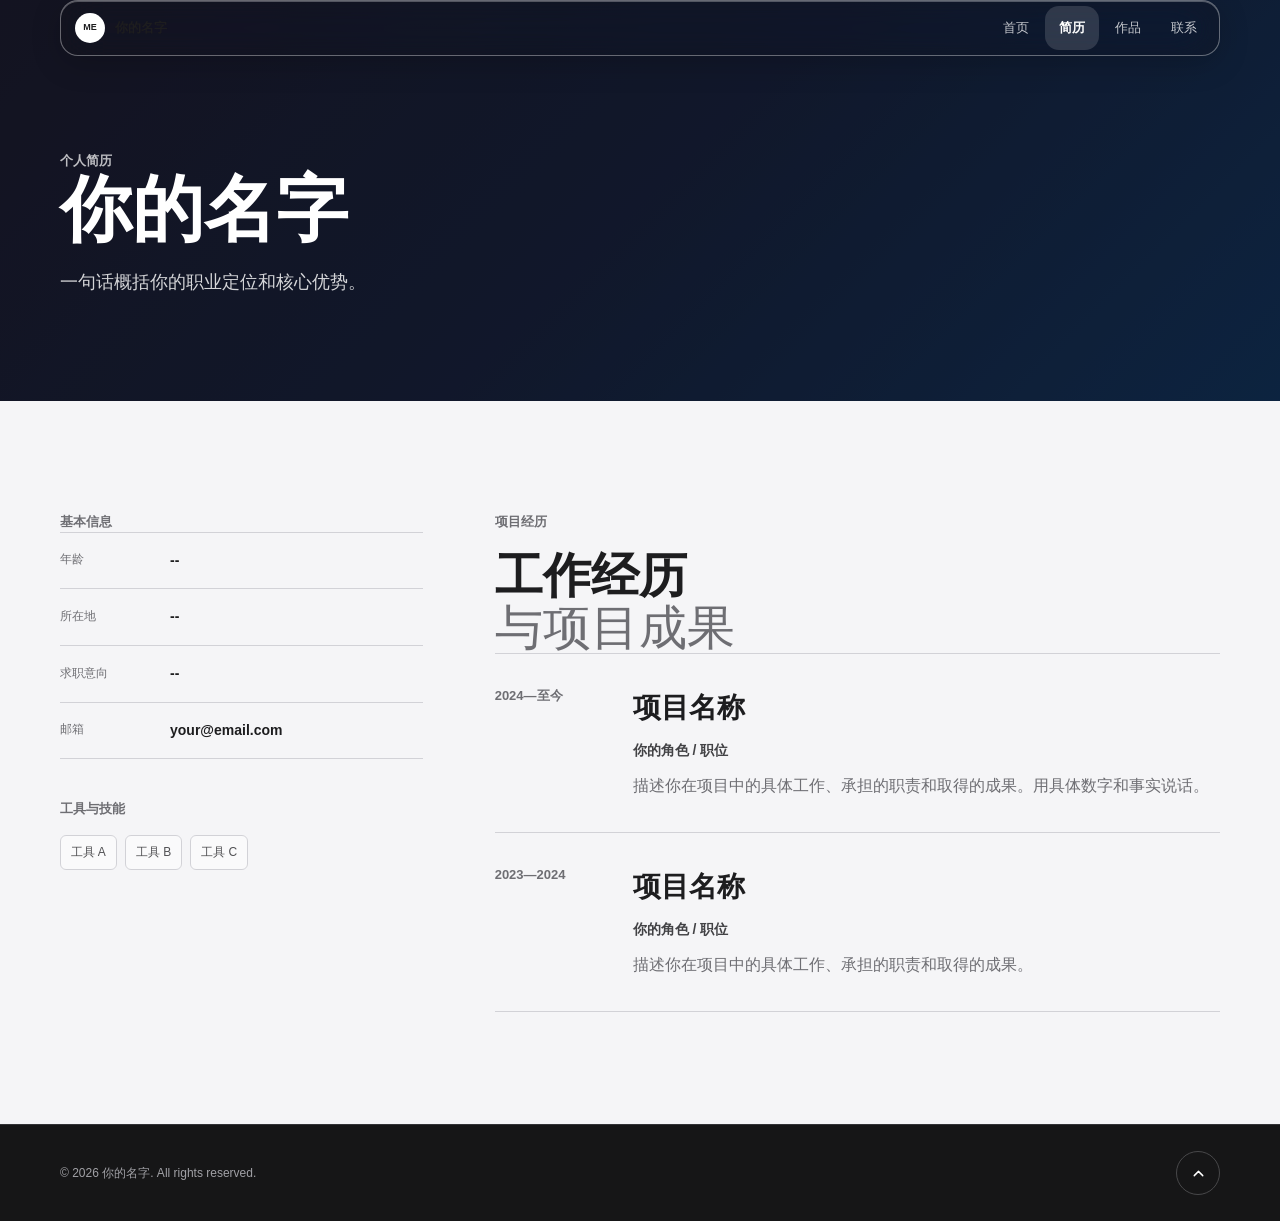
==== resume.html @ 64da6c0e "Add files via upload" ====
<!DOCTYPE html>
<html lang="zh-CN">
<head>
  <meta charset="UTF-8">
  <meta name="viewport" content="width=device-width, initial-scale=1, viewport-fit=cover">
  <meta name="theme-color" content="#f5f5f7">
  <meta name="description" content="个人简历">
  <title>个人简历</title>
  <link rel="stylesheet" href="styles.css">
</head>
<body class="glass-shell">

  <!-- Header -->
  <header class="site-header" id="top">
    <div class="container header-inner">
      <a class="brand" href="index.html" aria-label="返回首页">
        <span class="brand-mark">ME</span>
        <span class="brand-word">你的名字</span>
      </a>
      <nav class="desktop-nav" aria-label="主导航">
        <a href="index.html">首页</a>
        <a href="resume.html" class="active">简历</a>
        <a href="works.html">作品</a>
        <a href="index.html#contact">联系</a>
      </nav>
    </div>
  </header>

  <main>
    <!-- Page Intro -->
    <section class="hero" aria-labelledby="resume-title" style="min-height: 390px; height: auto;">
      <div class="container hero-grid" style="padding-top: 152px; padding-bottom: 78px;">
        <div class="hero-copy">
          <p class="eyebrow" style="color: rgba(255,255,255,.72);">个人简历</p>
          <h1 id="resume-title">你的名字</h1>
          <p class="hero-description">一句话概括你的职业定位和核心优势。</p>
        </div>
      </div>
    </section>

    <!-- Facts / Basic Info -->
    <section class="section-pad" style="background: var(--page);">
      <div class="container">
        <div style="display: grid; grid-template-columns: minmax(280px, 4fr) minmax(0, 8fr); gap: 72px; align-items: start;">
          <!-- Left: sticky summary -->
          <div style="position: sticky; top: 96px;">
            <p class="eyebrow">基本信息</p>
            <dl style="margin: 0; border-top: 1px solid var(--line);">
              <div style="display: grid; grid-template-columns: 92px 1fr; gap: 18px; padding: 17px 0; border-bottom: 1px solid var(--line);">
                <dt style="color: var(--text-secondary); font-size: 12px;">年龄</dt>
                <dd style="margin: 0; font-size: 14px; font-weight: 600;">--</dd>
              </div>
              <div style="display: grid; grid-template-columns: 92px 1fr; gap: 18px; padding: 17px 0; border-bottom: 1px solid var(--line);">
                <dt style="color: var(--text-secondary); font-size: 12px;">所在地</dt>
                <dd style="margin: 0; font-size: 14px; font-weight: 600;">--</dd>
              </div>
              <div style="display: grid; grid-template-columns: 92px 1fr; gap: 18px; padding: 17px 0; border-bottom: 1px solid var(--line);">
                <dt style="color: var(--text-secondary); font-size: 12px;">求职意向</dt>
                <dd style="margin: 0; font-size: 14px; font-weight: 600;">--</dd>
              </div>
              <div style="display: grid; grid-template-columns: 92px 1fr; gap: 18px; padding: 17px 0; border-bottom: 1px solid var(--line);">
                <dt style="color: var(--text-secondary); font-size: 12px;">邮箱</dt>
                <dd style="margin: 0; font-size: 14px; font-weight: 600;">your@email.com</dd>
              </div>
            </dl>

            <!-- Tools / Skills -->
            <div style="margin-top: 40px;">
              <p style="margin-bottom: 15px; color: var(--text-secondary); font-size: 13px; font-weight: 600;">工具与技能</p>
              <div style="display: flex; flex-wrap: wrap; gap: 8px;">
                <span style="padding: 7px 10px; border: 1px solid var(--line); border-radius: 6px; background: rgba(255,255,255,.5); color: #515154; font-size: 12px;">工具 A</span>
                <span style="padding: 7px 10px; border: 1px solid var(--line); border-radius: 6px; background: rgba(255,255,255,.5); color: #515154; font-size: 12px;">工具 B</span>
                <span style="padding: 7px 10px; border: 1px solid var(--line); border-radius: 6px; background: rgba(255,255,255,.5); color: #515154; font-size: 12px;">工具 C</span>
                <!-- 继续添加你的技能标签 -->
              </div>
            </div>
          </div>

          <!-- Right: experience timeline -->
          <div>
            <p class="eyebrow">项目经历</p>
            <h2 style="margin: 18px 0 0;">工作经历<br><em>与项目成果</em></h2>

            <!-- Experience Item 1 -->
            <div style="display: grid; grid-template-columns: 108px 1fr; gap: 30px; padding: 32px 0; border-top: 1px solid var(--line); border-bottom: 1px solid var(--line);">
              <div style="color: var(--text-secondary); font-size: 13px; font-weight: 600;">2024—至今</div>
              <div>
                <h3 style="margin-bottom: 10px; font-size: 28px;">项目名称</h3>
                <p style="margin-bottom: 12px; color: #424245; font-size: 14px; font-weight: 600;">你的角色 / 职位</p>
                <p style="max-width: 620px; margin: 0; color: var(--text-secondary); font-size: 16px; line-height: 1.68;">描述你在项目中的具体工作、承担的职责和取得的成果。用具体数字和事实说话。</p>
              </div>
            </div>

            <!-- Experience Item 2 -->
            <div style="display: grid; grid-template-columns: 108px 1fr; gap: 30px; padding: 32px 0; border-bottom: 1px solid var(--line);">
              <div style="color: var(--text-secondary); font-size: 13px; font-weight: 600;">2023—2024</div>
              <div>
                <h3 style="margin-bottom: 10px; font-size: 28px;">项目名称</h3>
                <p style="margin-bottom: 12px; color: #424245; font-size: 14px; font-weight: 600;">你的角色 / 职位</p>
                <p style="max-width: 620px; margin: 0; color: var(--text-secondary); font-size: 16px; line-height: 1.68;">描述你在项目中的具体工作、承担的职责和取得的成果。</p>
              </div>
            </div>

            <!-- 继续添加更多经历... -->
          </div>
        </div>
      </div>
    </section>
  </main>

  <!-- Footer -->
  <footer class="site-footer">
    <div class="container footer-inner">
      <p>&copy; 2026 你的名字. All rights reserved.</p>
      <a class="back-to-top" href="#top" aria-label="返回顶部">
        <svg width="17" height="17" viewBox="0 0 24 24" fill="none" stroke="currentColor" stroke-width="2" stroke-linecap="round" stroke-linejoin="round"><path d="m18 15-6-6-6 6"/></svg>
      </a>
    </div>
  </footer>

  <script>
    const header = document.querySelector('.site-header');
    const onScroll = () => { header.classList.toggle('is-scrolled', window.scrollY > 60); };
    window.addEventListener('scroll', onScroll, { passive: true });
    onScroll();
  </script>
</body>
</html>
---- styles.css ----
:root {
  --page: #f5f5f7;
  --surface: #ffffff;
  --surface-subtle: #fbfbfd;
  --text: #1d1d1f;
  --text-secondary: #6e6e73;
  --text-tertiary: #86868b;
  --line: #d2d2d7;
  --line-soft: #e8e8ed;
  --accent: #0071e3;
  --accent-hover: #0077ed;
  --dark: #161617;
  --dark-secondary: #a1a1a6;
  --container: 1160px;
  --gutter: 64px;
  --section-space: 112px;
  --radius: 8px;
  --ease: cubic-bezier(.25, .1, .25, 1);
  --speed: 220ms;
}
* { box-sizing: border-box; margin: 0; padding: 0; }
html { scroll-behavior: smooth; }
body {
  background: var(--page);
  color: var(--text);
  font-family: -apple-system, BlinkMacSystemFont, "SF Pro Text", "PingFang SC", "Helvetica Neue", "Noto Sans SC", "Microsoft YaHei", sans-serif;
  font-size: 16px;
  line-height: 1.55;
  -webkit-font-smoothing: antialiased;
}
img { display: block; max-width: 100%; }
a { color: inherit; text-decoration: none; }
button { font: inherit; cursor: pointer; }
.container {
  width: min(calc(100% - var(--gutter)), var(--container));
  margin-inline: auto;
}
.section-pad { padding-block: var(--section-space); }

/* ===== Header ===== */
.site-header {
  position: sticky; top: 0; z-index: 40;
  height: 76px;
  pointer-events: none;
}
.header-inner {
  min-height: 56px;
  display: flex; align-items: center; justify-content: space-between;
  gap: 24px; padding: 0 8px 0 14px;
  border: 1px solid rgba(255,255,255,.72);
  border-radius: 18px;
  background: rgba(255,255,255,.72);
  box-shadow: 0 8px 28px rgba(0,0,0,.08), inset 0 1px 0 rgba(255,255,255,.9);
  backdrop-filter: blur(24px) saturate(160%);
  -webkit-backdrop-filter: blur(24px) saturate(160%);
  pointer-events: auto;
  transition: background var(--speed) var(--ease), border-color var(--speed) var(--ease);
}
.site-header.is-scrolled .header-inner {
  border-color: rgba(210,210,215,.72);
  background: rgba(255,255,255,.88);
  box-shadow: 0 8px 28px rgba(0,0,0,.1), inset 0 1px 0 rgba(255,255,255,.96);
}
.glass-shell .site-header:not(.is-scrolled) .header-inner {
  border-color: rgba(255,255,255,.36);
  background: rgba(22,22,23,.36);
  box-shadow: 0 8px 30px rgba(0,0,0,.18), inset 0 1px 0 rgba(255,255,255,.28);
}
.brand {
  min-height: 44px; display: inline-flex; align-items: center; gap: 10px;
  font-size: 13px; font-weight: 600;
}
.brand-mark {
  width: 30px; height: 30px; display: grid; place-items: center;
  border-radius: 50%; background: var(--text); color: #fff;
  font-size: 9px; font-weight: 700;
}
.glass-shell .site-header:not(.is-scrolled) .brand-mark {
  background: #fff; color: var(--text);
}
.desktop-nav {
  display: flex; align-items: center; gap: 2px;
  color: var(--text-secondary); font-size: 13px;
}
.desktop-nav a {
  min-height: 44px; display: inline-flex; align-items: center;
  padding: 0 14px; border-radius: 14px;
  transition: color var(--speed) var(--ease), background var(--speed) var(--ease);
}
.desktop-nav a:hover { background: rgba(29,29,31,.06); color: var(--text); }
.desktop-nav a.active { background: rgba(29,29,31,.08); color: var(--text); font-weight: 600; }
.glass-shell .site-header:not(.is-scrolled) .desktop-nav { color: rgba(255,255,255,.76); }
.glass-shell .site-header:not(.is-scrolled) .desktop-nav a:hover,
.glass-shell .site-header:not(.is-scrolled) .desktop-nav a.active {
  background: rgba(255,255,255,.14); color: #fff;
}

/* ===== Hero ===== */
.hero {
  position: relative; isolation: isolate;
  height: min(640px, calc(100svh - 112px)); min-height: 560px;
  margin-top: -76px; overflow: hidden;
  background: linear-gradient(135deg, #1a1a2e 0%, #16213e 50%, #0f3460 100%);
  color: #fff;
}
.hero::before {
  position: absolute; z-index: -1; inset: 0;
  content: "";
  background: rgba(8,9,11,.38);
}
.hero-grid {
  height: 100%;
  display: grid;
  grid-template-columns: minmax(0, 7fr) minmax(250px, 3fr);
  align-items: flex-end;
  gap: 56px;
  padding-top: 116px; padding-bottom: 68px;
}
.hero-identity {
  display: flex; flex-wrap: wrap; align-items: baseline;
  gap: 8px 14px; margin: 0 0 18px;
}
.hero-identity strong { font-size: 15px; font-weight: 600; }
.hero-identity span { color: rgba(255,255,255,.6); font-size: 12px; }
.hero h1 { color: #fff; font-size: 72px; font-weight: 600; line-height: 1.08; margin-bottom: 18px; }
.hero-description {
  max-width: 700px; margin: 0 0 26px;
  color: rgba(255,255,255,.82); font-size: 18px; line-height: 1.68;
}
.hero-actions { display: flex; flex-wrap: wrap; align-items: center; gap: 10px 22px; }
.hero-note { margin: 20px 0 0; color: rgba(255,255,255,.58); font-size: 12px; }

/* Hero Signal Card */
.hero-signal {
  max-width: 300px; justify-self: end; margin-bottom: 2px;
  padding: 24px; border: 1px solid rgba(255,255,255,.46);
  border-radius: 14px; background: rgba(22,22,23,.46);
  box-shadow: inset 0 1px 0 rgba(255,255,255,.42), 0 18px 38px rgba(0,0,0,.2);
  backdrop-filter: blur(24px) saturate(150%);
  -webkit-backdrop-filter: blur(24px) saturate(150%);
}
.hero-signal-eyebrow { margin-bottom: 18px; color: rgba(255,255,255,.68); font-size: 12px; }
.hero-signal-value { display: block; color: #fff; font-size: 48px; font-weight: 600; line-height: 1; }
.hero-signal-label { margin: 8px 0 16px; color: rgba(255,255,255,.88); font-size: 15px; font-weight: 600; }
.hero-signal-note { margin: 0 0 20px; color: rgba(255,255,255,.66); font-size: 13px; line-height: 1.6; }
.hero-signal-link {
  min-height: 36px; display: inline-flex; align-items: center; gap: 7px;
  color: #fff; font-size: 13px; font-weight: 600;
}
.hero-bottomline {
  position: absolute; right: 0; bottom: 20px; left: 0;
  display: flex; align-items: center; justify-content: space-between;
  color: rgba(255,255,255,.56); font-size: 11px;
}
.scroll-label { display: inline-flex; align-items: center; gap: 8px; }

/* ===== Buttons ===== */
.button {
  min-height: 48px; display: inline-flex; align-items: center; justify-content: center;
  gap: 8px; padding: 0 19px; border: 1px solid transparent;
  border-radius: 12px; font-size: 14px; font-weight: 600; cursor: pointer;
  transition: background var(--speed) var(--ease);
}
.button-blue { background: var(--accent); color: #fff; }
.button-blue:hover { background: var(--accent-hover); }
.text-link {
  min-height: 44px; display: inline-flex; align-items: center; gap: 7px;
  color: var(--text); font-size: 15px; font-weight: 600;
}
.hero .text-link { color: #fff; }

/* ===== Proof Strip ===== */
.proof-strip {
  position: relative; isolation: isolate; overflow: hidden;
  border-bottom: 1px solid var(--line);
  background: rgba(22,22,23,.88); color: #fff;
}
.proof-grid { display: grid; grid-template-columns: repeat(3, minmax(0, 1fr)); }
.stat { min-height: 126px; padding: 30px 0; }
.stat + .stat { padding-left: 32px; border-left: 1px solid #3a3a3c; }
.stat-value { display: block; color: #fff; font-size: 32px; font-weight: 600; line-height: 1; }
.stat-label { display: block; margin-top: 12px; color: var(--dark-secondary); font-size: 13px; }

/* ===== Statement ===== */
.statement { background: var(--page); }
.statement-grid {
  display: grid;
  grid-template-columns: minmax(260px, 5fr) minmax(0, 7fr);
  gap: 72px;
}
.eyebrow { color: var(--text-secondary); font-size: 13px; font-weight: 600; line-height: 1.45; }
h2 { font-size: 48px; font-weight: 600; line-height: 1.08; margin-bottom: 22px; }
h2 em { color: var(--text-secondary); font-style: normal; font-weight: 500; }
.statement-body {
  margin-bottom: 36px; color: #424245; font-size: 18px; line-height: 1.78;
}
.statement-quote {
  margin: 0; padding-left: 20px;
  border-left: 2px solid var(--text);
  color: var(--text); font-size: 21px; font-weight: 600; line-height: 1.5;
}
.statement-email {
  display: flex; flex-wrap: wrap; gap: 8px 14px;
  margin: 24px 0 0; color: var(--text-secondary); font-size: 14px;
}
.statement-email a { color: var(--text); font-weight: 600; }
.statement-email a:hover { text-decoration: underline; text-underline-offset: 4px; }

/* ===== Works ===== */
.editing-showcase { border-top: 1px solid var(--line-soft); background: var(--surface); }
.section-heading {
  display: grid;
  grid-template-columns: minmax(0, 8fr) minmax(280px, 4fr);
  align-items: end; gap: 56px; margin-bottom: 48px;
}
.section-aside {
  max-width: 390px; margin: 0 0 6px;
  color: var(--text-secondary); font-size: 16px; line-height: 1.7;
}
.editing-grid { display: grid; grid-template-columns: repeat(3, minmax(0, 1fr)); gap: 20px; }
.editing-card {
  min-width: 0; overflow: hidden;
  border: 1px solid var(--line); border-radius: var(--radius);
  background: rgba(255,255,255,.72);
  box-shadow: inset 0 1px 0 rgba(255,255,255,.94);
  transition: border-color var(--speed) var(--ease), box-shadow var(--speed) var(--ease);
}
.editing-card:hover {
  border-color: #a8a8ad;
  box-shadow: 0 14px 34px rgba(0,0,0,.08);
}
.editing-card-visual {
  overflow: hidden; aspect-ratio: 16/10; background: var(--dark);
}
.editing-card-visual img { width: 100%; height: 100%; object-fit: cover; }
.editing-card-info {
  min-height: 198px; display: grid; grid-template-rows: auto auto 1fr;
  gap: 10px; padding: 22px; border-top: 1px solid var(--line-soft);
}
.editing-card-meta {
  display: flex; justify-content: space-between; gap: 12px;
  color: var(--text-secondary); font-size: 12px;
}
.editing-card h3 { font-size: 23px; font-weight: 600; }
.editing-card p { color: var(--text-secondary); font-size: 14px; line-height: 1.6; }

/* ===== Strengths ===== */
.strengths { background: var(--page); }
.strengths-grid {
  display: grid; grid-template-columns: repeat(3, minmax(0, 1fr));
  border-top: 1px solid var(--line); border-bottom: 1px solid var(--line);
}
.strength { min-height: 250px; padding: 28px 28px 30px 0; }
.strength + .strength { padding-left: 28px; border-left: 1px solid var(--line); }
.strength-number {
  display: block; margin-bottom: 58px;
  color: var(--text-secondary); font-size: 13px; font-weight: 600;
}
.strength h3 { margin-bottom: 14px; font-size: 28px; font-weight: 600; }
.strength p { max-width: 300px; color: var(--text-secondary); font-size: 15px; line-height: 1.65; }

/* ===== Contact ===== */
.contact { padding-bottom: 128px; background: var(--dark); color: #fff; }
.contact-grid {
  display: grid;
  grid-template-columns: minmax(0, 7fr) minmax(320px, 5fr);
  align-items: end; gap: 72px;
}
.contact h2 { color: #fff; margin-bottom: 0; }
.contact h2 em { color: var(--dark-secondary); }
.contact .eyebrow { color: #fff; opacity: .64; }
.contact-details { max-width: 440px; }
.contact-details > p { color: var(--dark-secondary); font-size: 17px; line-height: 1.68; }
.contact-methods { display: grid; margin-top: 28px; }
.contact-method {
  min-height: 64px; display: grid;
  grid-template-columns: 52px minmax(0, 1fr) 44px;
  align-items: center; gap: 12px;
  border-top: 1px solid #3a3a3c;
}
.contact-method:last-child { border-bottom: 1px solid #3a3a3c; }
.contact-method-label { color: var(--dark-secondary); font-size: 12px; }
.contact-method-value { min-width: 0; color: #fff; font-size: 17px; font-weight: 600; overflow-wrap: anywhere; }
.copy-btn {
  width: 44px; height: 44px; display: grid; place-items: center;
  border: 1px solid #48484a; border-radius: 50%;
  background: #242426; color: #fff; cursor: pointer;
  transition: border-color var(--speed) var(--ease), background var(--speed) var(--ease);
}
.copy-btn:hover { border-color: #fff; background: #fff; color: var(--text); }

/* ===== Footer ===== */
.site-footer { border-top: 1px solid #333336; background: var(--dark); color: var(--dark-secondary); }
.footer-inner {
  min-height: 96px; display: flex; align-items: center;
  justify-content: space-between; gap: 20px; font-size: 12px;
}
.back-to-top {
  width: 44px; height: 44px; display: grid; place-items: center;
  border: 1px solid #48484a; border-radius: 50%; color: #fff;
  transition: background var(--speed) var(--ease), border-color var(--speed) var(--ease);
}
.back-to-top:hover { border-color: #fff; background: #fff; color: var(--text); }

/* ===== SVG Icons ===== */
.icon { width: 16px; height: 16px; flex-shrink: 0; }
.icon-sm { width: 15px; height: 15px; }
.icon-md { width: 18px; height: 18px; }

/* ===== Toast ===== */
.toast {
  position: fixed; z-index: 70; right: 22px; bottom: 22px;
  max-width: 300px; padding: 12px 16px; border-radius: 8px;
  background: var(--dark); color: #fff; font-size: 13px;
  opacity: 0; transform: translateY(8px); pointer-events: none;
  transition: opacity var(--speed) var(--ease), transform var(--speed) var(--ease);
}
.toast.is-visible { opacity: 1; transform: translateY(0); }

/* ===== Responsive ===== */
@media (max-width: 920px) {
  .statement-grid, .contact-grid { grid-template-columns: 1fr; gap: 38px; }
  .section-heading { grid-template-columns: 1fr; gap: 20px; }
  .section-aside { max-width: 640px; }
}
@media (max-width: 760px) {
  :root { --gutter: 32px; --section-space: 76px; }
  .site-header { height: 68px; }
  .desktop-nav { display: none; }
  .hero { height: min(620px, calc(100svh - 82px)); min-height: 560px; margin-top: -68px; }
  .hero-grid { grid-template-columns: 1fr; gap: 26px; padding-top: 102px; padding-bottom: 62px; }
  .hero h1 { font-size: 46px; }
  .hero-signal { max-width: none; justify-self: stretch; }
  .hero-bottomline { display: none; }
  h2 { font-size: 34px; }
  .proof-grid { grid-template-columns: 1fr; }
  .stat, .stat + .stat { min-height: 80px; padding: 20px 0; border-left: 0; }
  .stat + .stat { border-top: 1px solid #3a3a3c; padding-left: 0; }
  .editing-grid, .strengths-grid { grid-template-columns: 1fr; }
  .strength { min-height: 0; padding: 28px 0; }
  .strength + .strength { padding-left: 28px; border-left: 0; border-top: 1px solid var(--line); }
  .contact { padding-bottom: 88px; }
  .footer-inner { flex-wrap: wrap; }
}
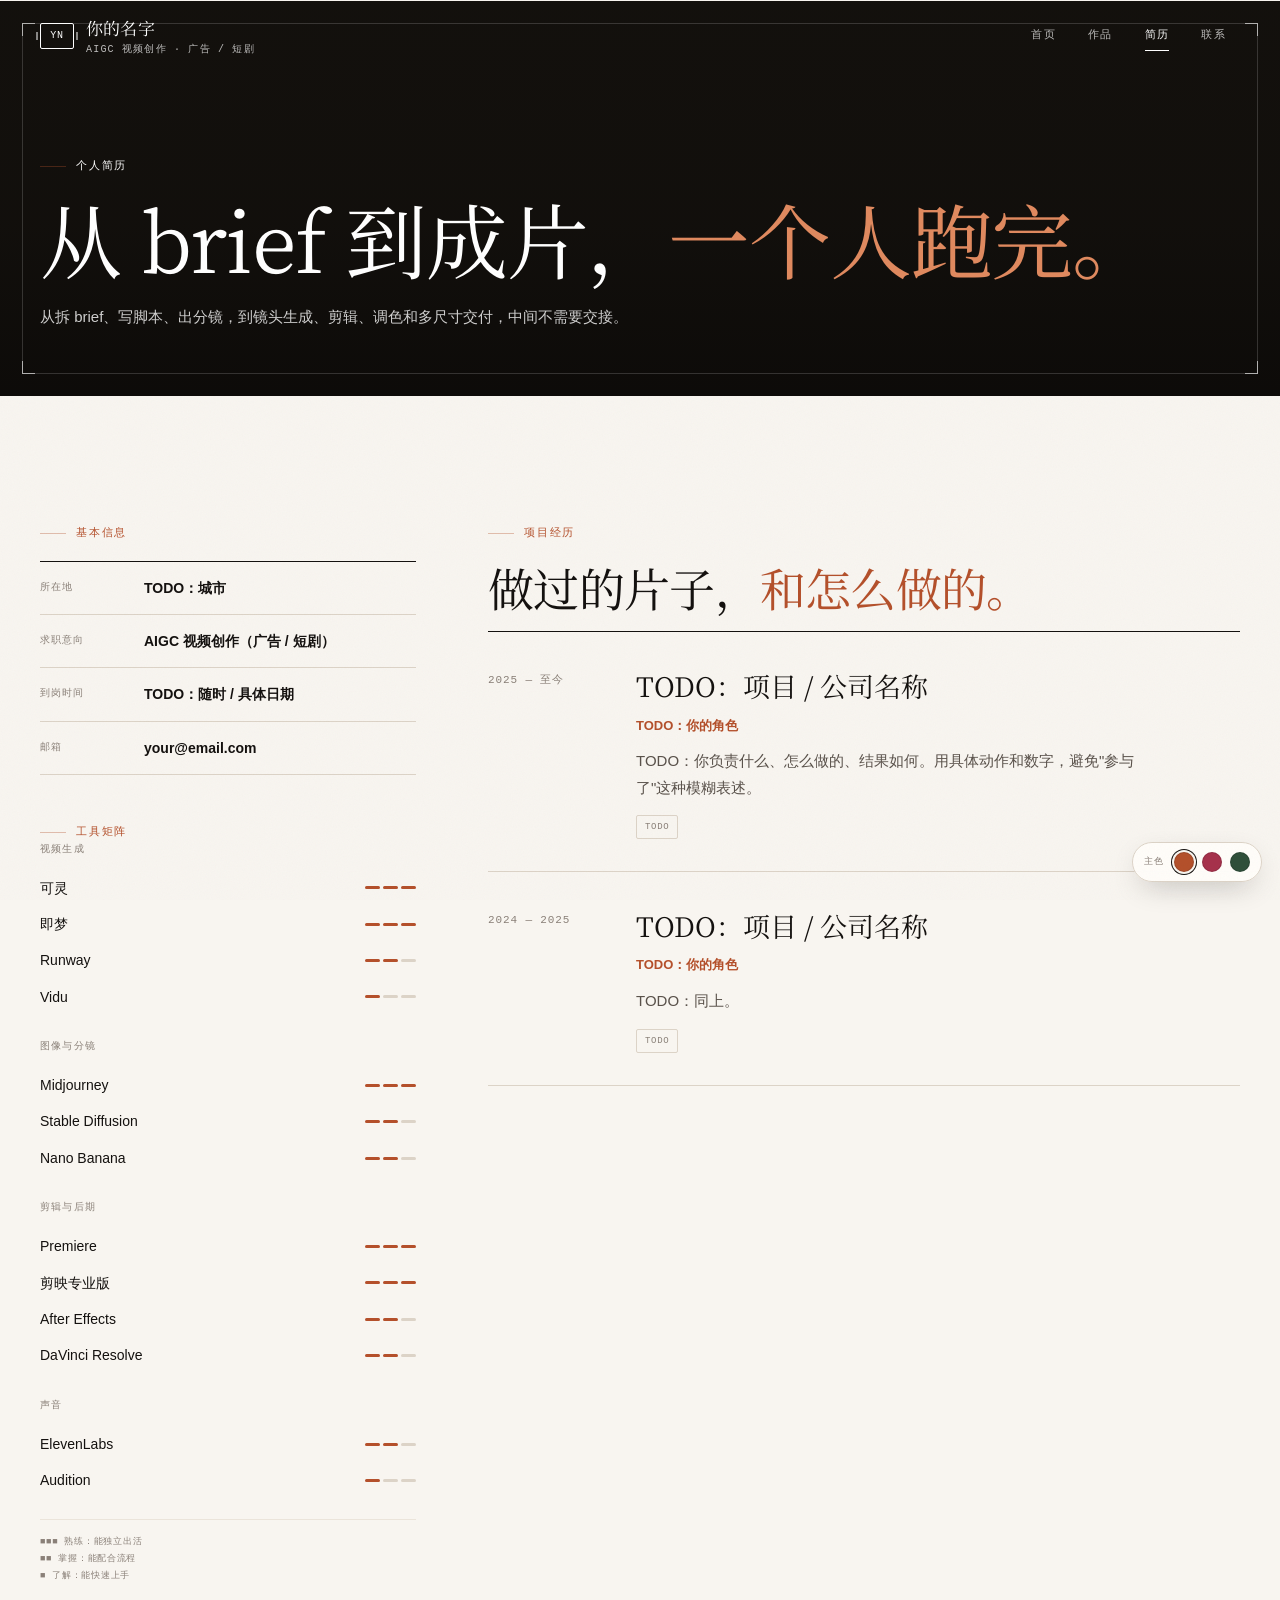
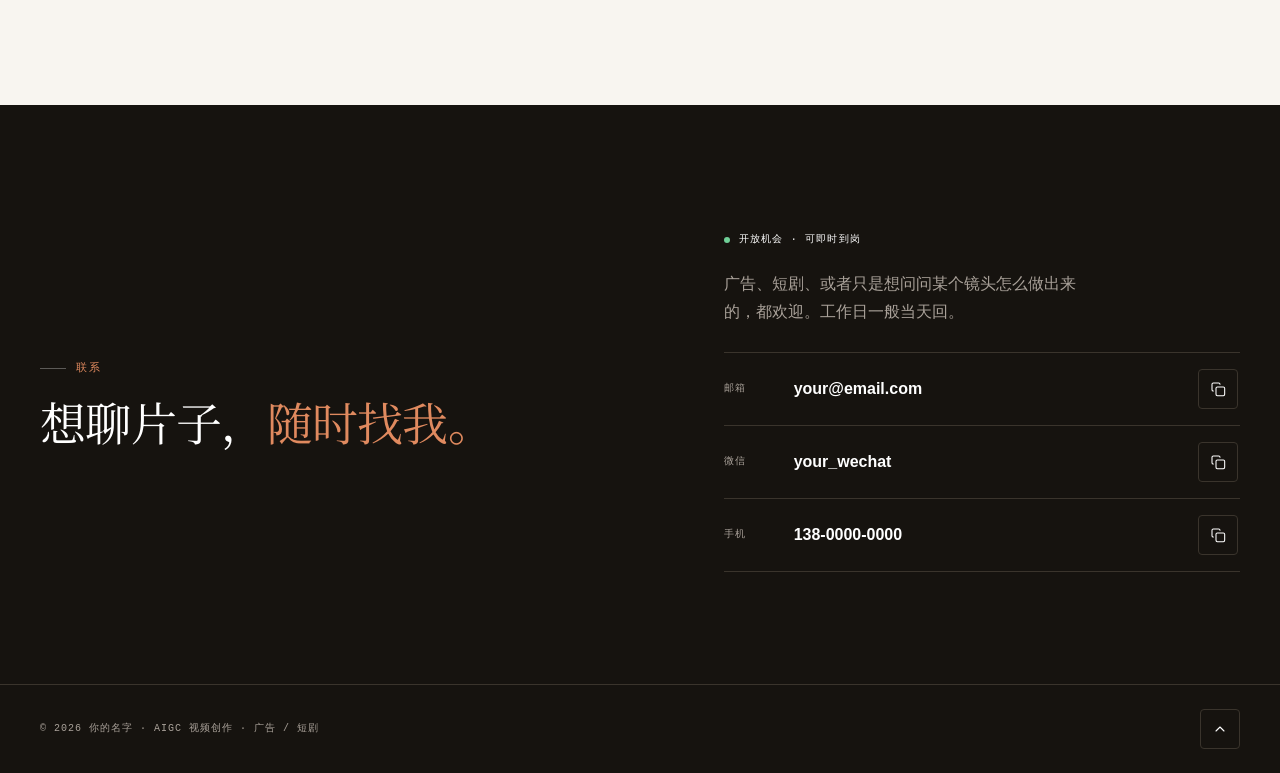
==== commit d25602cc: "重构：电影编辑部风格 + 数据驱动架构 - content.js 单一数据源 + app.js + 3 个轻 HTML - 修移动端导航/键盘可达/弹窗无障碍/深链接 - 自托管子集化中文衬线标题字体" ====
--- a/resume.html
+++ b/resume.html
@@ -1,128 +1,44 @@
 <!DOCTYPE html>
-<html lang="zh-CN">
+<html lang="zh-CN" data-accent="clay">
 <head>
   <meta charset="UTF-8">
   <meta name="viewport" content="width=device-width, initial-scale=1, viewport-fit=cover">
-  <meta name="theme-color" content="#f5f5f7">
-  <meta name="description" content="个人简历">
-  <title>个人简历</title>
+  <meta name="theme-color" content="#16130F">
+  <title>简历 · 你的名字</title>
+  <meta name="description" content="AIGC 视频创作简历：工具矩阵、项目经历与可交付范围。求职方向为广告片与短剧创作。">
+  <link rel="icon" href="data:image/svg+xml,%3Csvg xmlns='http://www.w3.org/2000/svg' viewBox='0 0 32 32'%3E%3Crect width='32' height='32' rx='6' fill='%2314110F'/%3E%3Crect x='7' y='10' width='18' height='12' rx='1.5' fill='none' stroke='%23B4502B' stroke-width='2'/%3E%3Crect x='4' y='13' width='2' height='6' fill='%23B4502B'/%3E%3Crect x='26' y='13' width='2' height='6' fill='%23B4502B'/%3E%3C/svg%3E">
   <link rel="stylesheet" href="styles.css">
 </head>
-<body class="glass-shell">
+<body data-page="resume">
 
-  <!-- Header -->
   <header class="site-header" id="top">
-    <div class="container header-inner">
-      <a class="brand" href="index.html" aria-label="返回首页">
-        <span class="brand-mark">ME</span>
-        <span class="brand-word">你的名字</span>
-      </a>
-      <nav class="desktop-nav" aria-label="主导航">
-        <a href="index.html">首页</a>
-        <a href="resume.html" class="active">简历</a>
-        <a href="works.html">作品</a>
-        <a href="index.html#contact">联系</a>
-      </nav>
-    </div>
+    <div data-mount="header" data-light="true"></div>
   </header>
 
   <main>
-    <!-- Page Intro -->
-    <section class="hero" aria-labelledby="resume-title" style="min-height: 390px; height: auto;">
-      <div class="container hero-grid" style="padding-top: 152px; padding-bottom: 78px;">
-        <div class="hero-copy">
-          <p class="eyebrow" style="color: rgba(255,255,255,.72);">个人简历</p>
-          <h1 id="resume-title">你的名字</h1>
-          <p class="hero-description">一句话概括你的职业定位和核心优势。</p>
-        </div>
+    <section class="hero" data-mount="hero" data-variant="page"
+             data-eyebrow="个人简历"
+             data-title="从 brief 到成片，<em>一个人跑完。</em>"
+             data-sub="从拆 brief、写脚本、出分镜，到镜头生成、剪辑、调色和多尺寸交付，中间不需要交接。"
+             aria-label="页面标题"></section>
+
+    <noscript>
+      <div class="container" style="padding:60px 0">
+        <p class="lede">简历数据需要 JavaScript 才能加载，请开启后刷新。</p>
       </div>
-    </section>
+    </noscript>
 
-    <!-- Facts / Basic Info -->
-    <section class="section-pad" style="background: var(--page);">
-      <div class="container">
-        <div style="display: grid; grid-template-columns: minmax(280px, 4fr) minmax(0, 8fr); gap: 72px; align-items: start;">
-          <!-- Left: sticky summary -->
-          <div style="position: sticky; top: 96px;">
-            <p class="eyebrow">基本信息</p>
-            <dl style="margin: 0; border-top: 1px solid var(--line);">
-              <div style="display: grid; grid-template-columns: 92px 1fr; gap: 18px; padding: 17px 0; border-bottom: 1px solid var(--line);">
-                <dt style="color: var(--text-secondary); font-size: 12px;">年龄</dt>
-                <dd style="margin: 0; font-size: 14px; font-weight: 600;">--</dd>
-              </div>
-              <div style="display: grid; grid-template-columns: 92px 1fr; gap: 18px; padding: 17px 0; border-bottom: 1px solid var(--line);">
-                <dt style="color: var(--text-secondary); font-size: 12px;">所在地</dt>
-                <dd style="margin: 0; font-size: 14px; font-weight: 600;">--</dd>
-              </div>
-              <div style="display: grid; grid-template-columns: 92px 1fr; gap: 18px; padding: 17px 0; border-bottom: 1px solid var(--line);">
-                <dt style="color: var(--text-secondary); font-size: 12px;">求职意向</dt>
-                <dd style="margin: 0; font-size: 14px; font-weight: 600;">--</dd>
-              </div>
-              <div style="display: grid; grid-template-columns: 92px 1fr; gap: 18px; padding: 17px 0; border-bottom: 1px solid var(--line);">
-                <dt style="color: var(--text-secondary); font-size: 12px;">邮箱</dt>
-                <dd style="margin: 0; font-size: 14px; font-weight: 600;">your@email.com</dd>
-              </div>
-            </dl>
+    <section class="section" data-mount="resume" aria-label="简历正文"></section>
 
-            <!-- Tools / Skills -->
-            <div style="margin-top: 40px;">
-              <p style="margin-bottom: 15px; color: var(--text-secondary); font-size: 13px; font-weight: 600;">工具与技能</p>
-              <div style="display: flex; flex-wrap: wrap; gap: 8px;">
-                <span style="padding: 7px 10px; border: 1px solid var(--line); border-radius: 6px; background: rgba(255,255,255,.5); color: #515154; font-size: 12px;">工具 A</span>
-                <span style="padding: 7px 10px; border: 1px solid var(--line); border-radius: 6px; background: rgba(255,255,255,.5); color: #515154; font-size: 12px;">工具 B</span>
-                <span style="padding: 7px 10px; border: 1px solid var(--line); border-radius: 6px; background: rgba(255,255,255,.5); color: #515154; font-size: 12px;">工具 C</span>
-                <!-- 继续添加你的技能标签 -->
-              </div>
-            </div>
-          </div>
-
-          <!-- Right: experience timeline -->
-          <div>
-            <p class="eyebrow">项目经历</p>
-            <h2 style="margin: 18px 0 0;">工作经历<br><em>与项目成果</em></h2>
-
-            <!-- Experience Item 1 -->
-            <div style="display: grid; grid-template-columns: 108px 1fr; gap: 30px; padding: 32px 0; border-top: 1px solid var(--line); border-bottom: 1px solid var(--line);">
-              <div style="color: var(--text-secondary); font-size: 13px; font-weight: 600;">2024—至今</div>
-              <div>
-                <h3 style="margin-bottom: 10px; font-size: 28px;">项目名称</h3>
-                <p style="margin-bottom: 12px; color: #424245; font-size: 14px; font-weight: 600;">你的角色 / 职位</p>
-                <p style="max-width: 620px; margin: 0; color: var(--text-secondary); font-size: 16px; line-height: 1.68;">描述你在项目中的具体工作、承担的职责和取得的成果。用具体数字和事实说话。</p>
-              </div>
-            </div>
-
-            <!-- Experience Item 2 -->
-            <div style="display: grid; grid-template-columns: 108px 1fr; gap: 30px; padding: 32px 0; border-bottom: 1px solid var(--line);">
-              <div style="color: var(--text-secondary); font-size: 13px; font-weight: 600;">2023—2024</div>
-              <div>
-                <h3 style="margin-bottom: 10px; font-size: 28px;">项目名称</h3>
-                <p style="margin-bottom: 12px; color: #424245; font-size: 14px; font-weight: 600;">你的角色 / 职位</p>
-                <p style="max-width: 620px; margin: 0; color: var(--text-secondary); font-size: 16px; line-height: 1.68;">描述你在项目中的具体工作、承担的职责和取得的成果。</p>
-              </div>
-            </div>
-
-            <!-- 继续添加更多经历... -->
-          </div>
-        </div>
-      </div>
-    </section>
+    <section class="section contact on-dark" id="contact" data-mount="contact" aria-label="联系方式"></section>
   </main>
 
-  <!-- Footer -->
-  <footer class="site-footer">
-    <div class="container footer-inner">
-      <p>&copy; 2026 你的名字. All rights reserved.</p>
-      <a class="back-to-top" href="#top" aria-label="返回顶部">
-        <svg width="17" height="17" viewBox="0 0 24 24" fill="none" stroke="currentColor" stroke-width="2" stroke-linecap="round" stroke-linejoin="round"><path d="m18 15-6-6-6 6"/></svg>
-      </a>
-    </div>
-  </footer>
+  <footer class="site-footer" data-mount="footer"></footer>
 
-  <script>
-    const header = document.querySelector('.site-header');
-    const onScroll = () => { header.classList.toggle('is-scrolled', window.scrollY > 60); };
-    window.addEventListener('scroll', onScroll, { passive: true });
-    onScroll();
-  </script>
+  <!-- 主色预览：定稿后删掉这一行 -->
+  <div data-mount="accent"></div>
+
+  <script src="content.js?v=2"></script>
+  <script src="app.js?v=2"></script>
 </body>
 </html>
--- a/styles.css
+++ b/styles.css
@@ -1,344 +1,925 @@
+/* ============================================================
+   styles.css —— 视觉语言：电影编辑部
+   ------------------------------------------------------------
+   设计母题：
+     · 奶油暖白纸底（不是设备白），暖墨黑文字
+     · 衬线大标题 + 无衬线正文 + 等宽时码，三种字形制造"工作台"感
+     · 4px 硬朗圆角、发丝级暖色分隔线、片窗四角标记
+     · 全站极淡胶片颗粒（纯 CSS，零网络开销）
+   主色切换：在 <html> 上加 data-accent="clay | rose | forest"
+   ============================================================ */
+
+/* ============================================================
+   自托管中文衬线标题字体（子集化，约 93KB）
+   由 tools/build-fonts.py 生成；改标题后重跑该脚本刷新字集。
+   font-display: swap —— 字体未就绪时先用系统衬线渲染，不挡首屏。
+   ============================================================ */
+@font-face {
+  font-family: 'Noto Serif SC Subset';
+  src: url('assets/fonts/noto-serif-sc-subset.woff2') format('woff2');
+  font-weight: 400;
+  font-style: normal;
+  font-display: swap;
+}
+
+/* ---------- 主色候选 ---------- */
+:root,
+html[data-accent="clay"] {
+  --accent:        #B4502B;   /* 赭红 / 焦糖 */
+  --accent-hover:  #9C4324;
+  --accent-tint:   rgba(180, 80, 43, .10);
+  --accent-line:   rgba(180, 80, 43, .34);
+  --accent-on-dark:#E08A5F;
+}
+html[data-accent="rose"] {
+  --accent:        #A6314B;   /* 玫瑰莓 */
+  --accent-hover:  #8E2942;
+  --accent-tint:   rgba(166, 49, 75, .10);
+  --accent-line:   rgba(166, 49, 75, .34);
+  --accent-on-dark:#DD7690;
+}
+html[data-accent="forest"] {
+  --accent:        #2F4F3A;   /* 墨绿 */
+  --accent-hover:  #26412F;
+  --accent-tint:   rgba(47, 79, 58, .10);
+  --accent-line:   rgba(47, 79, 58, .34);
+  --accent-on-dark:#7FA98B;
+}
+
 :root {
-  --page: #f5f5f7;
-  --surface: #ffffff;
-  --surface-subtle: #fbfbfd;
-  --text: #1d1d1f;
-  --text-secondary: #6e6e73;
-  --text-tertiary: #86868b;
-  --line: #d2d2d7;
-  --line-soft: #e8e8ed;
-  --accent: #0071e3;
-  --accent-hover: #0077ed;
-  --dark: #161617;
-  --dark-secondary: #a1a1a6;
-  --container: 1160px;
-  --gutter: 64px;
-  --section-space: 112px;
-  --radius: 8px;
-  --ease: cubic-bezier(.25, .1, .25, 1);
-  --speed: 220ms;
-}
+  /* 纸与墨 */
+  --paper:       #F8F5F0;
+  --paper-card:  #FFFDFA;
+  --paper-sub:   #F1EBE2;
+  --ink:         #14110F;
+  --ink-2:       #5A524B;
+  --ink-3:       #8A8078;
+  --rule:        #DCD3C7;
+  --rule-soft:   #EBE4DA;
+  /* 深色区（暖黑，不是纯黑） */
+  --noir:        #16130F;
+  --noir-2:      #201C17;
+  --noir-rule:   #3A342C;
+  --noir-text:   #A9A199;
+
+  /* 字形 */
+  --font-display: 'Noto Serif SC Subset', 'Didot', 'Hoefler Text', Georgia, 'Songti SC', 'STSong', 'SimSun', serif;
+  --font-sans: -apple-system, BlinkMacSystemFont, 'SF Pro Text', 'PingFang SC',
+               'Helvetica Neue', 'Noto Sans SC', 'Microsoft YaHei', sans-serif;
+  --font-mono: 'SF Mono', 'JetBrains Mono', ui-monospace, Menlo, Consolas, monospace;
+
+  /* 尺度 */
+  --container: 1200px;
+  --gutter: 56px;
+  --section: 120px;
+  --r-xs: 2px;
+  --r: 4px;
+  --r-lg: 14px;
+  --header-h: 72px;
+
+  --ease: cubic-bezier(.22, .61, .36, 1);
+  --ease-out: cubic-bezier(.16, 1, .3, 1);
+  --speed: 240ms;
+}
+
 * { box-sizing: border-box; margin: 0; padding: 0; }
-html { scroll-behavior: smooth; }
+html { scroll-behavior: smooth; -webkit-text-size-adjust: 100%; }
 body {
-  background: var(--page);
-  color: var(--text);
-  font-family: -apple-system, BlinkMacSystemFont, "SF Pro Text", "PingFang SC", "Helvetica Neue", "Noto Sans SC", "Microsoft YaHei", sans-serif;
+  background: var(--paper);
+  color: var(--ink);
+  font-family: var(--font-sans);
   font-size: 16px;
-  line-height: 1.55;
+  line-height: 1.6;
   -webkit-font-smoothing: antialiased;
-}
-img { display: block; max-width: 100%; }
+  overflow-x: hidden;
+}
+body.is-locked { overflow: hidden; }
+img, video { display: block; max-width: 100%; }
 a { color: inherit; text-decoration: none; }
-button { font: inherit; cursor: pointer; }
-.container {
-  width: min(calc(100% - var(--gutter)), var(--container));
-  margin-inline: auto;
-}
-.section-pad { padding-block: var(--section-space); }
-
-/* ===== Header ===== */
+button { font: inherit; color: inherit; background: none; border: 0; cursor: pointer; }
+::selection { background: var(--accent); color: #fff; }
+
+/* 键盘焦点：全站统一，可见但不丑 */
+:focus-visible {
+  outline: 2px solid var(--accent);
+  outline-offset: 3px;
+  border-radius: var(--r-xs);
+}
+
+/* ---------- 胶片颗粒 ---------- */
+body::after {
+  content: '';
+  position: fixed; inset: 0; z-index: 9999;
+  pointer-events: none;
+  opacity: .038;
+  mix-blend-mode: multiply;
+  background-image: url("data:image/svg+xml,%3Csvg xmlns='http://www.w3.org/2000/svg' width='180' height='180'%3E%3Cfilter id='n'%3E%3CfeTurbulence type='fractalNoise' baseFrequency='0.82' numOctaves='4' stitchTiles='stitch'/%3E%3C/filter%3E%3Crect width='100%25' height='100%25' filter='url(%23n)'/%3E%3C/svg%3E");
+}
+
+/* ---------- 排版基元 ---------- */
+.container { width: min(calc(100% - var(--gutter)), var(--container)); margin-inline: auto; }
+.section { padding-block: var(--section); }
+
+.display {
+  font-family: var(--font-display);
+  font-weight: 400;
+  line-height: 1.06;
+  letter-spacing: -.015em;
+  text-wrap: balance;   /* 避免标题末行出现孤字 */
+  /* 中文默认可在任意两字间断行，会把「片子」这类词拆开。
+     keep-all 让断行只发生在标点处；break-word 作为超长串的兜底。 */
+  word-break: keep-all;
+  overflow-wrap: break-word;
+}
+h1.display { font-size: clamp(40px, 6.4vw, 82px); }
+h2.display { font-size: clamp(30px, 3.6vw, 46px); }
+/* 中文没有真斜体字形，用 italic 会被浏览器合成为伪斜体，排印上是硬伤。
+   强调改为只用主色，不倾斜。 */
+.display em {
+  font-style: normal;
+  color: var(--accent);
+}
+.on-dark .display em, .contact .display em { color: var(--accent-on-dark); }
+
+/* 等宽小标签：全站的"工作台"味道来源 */
+.mono {
+  font-family: var(--font-mono);
+  font-size: 11px;
+  font-weight: 500;
+  letter-spacing: .14em;
+  text-transform: uppercase;
+  color: var(--ink-3);
+}
+.eyebrow {
+  display: inline-flex; align-items: center; gap: 10px;
+  font-family: var(--font-mono);
+  font-size: 11px; letter-spacing: .16em; text-transform: uppercase;
+  color: var(--accent);
+}
+.eyebrow::before {
+  content: ''; width: 26px; height: 1px; background: var(--accent-line);
+}
+.lede { color: var(--ink-2); font-size: 18px; line-height: 1.72; }
+
+/* ---------- 章节标题栅格（不对称，编辑部味道） ---------- */
+.sec-head {
+  display: grid;
+  grid-template-columns: minmax(0, 7fr) minmax(260px, 4fr);
+  align-items: end; gap: 24px 64px;
+  padding-bottom: 26px;
+  border-bottom: 1px solid var(--rule);
+  margin-bottom: 52px;
+}
+.sec-head h2 { margin-top: 20px; }
+.sec-head-aside { color: var(--ink-2); font-size: 15px; line-height: 1.7; max-width: 380px; }
+
+/* ============================================================
+   页眉
+   ============================================================ */
 .site-header {
-  position: sticky; top: 0; z-index: 40;
-  height: 76px;
-  pointer-events: none;
+  position: sticky; top: 0; z-index: 60;
+  background: transparent;
+  transition: background var(--speed) var(--ease), border-color var(--speed) var(--ease);
+  border-bottom: 1px solid transparent;
+}
+.site-header.is-scrolled {
+  background: rgba(248, 245, 240, .86);
+  backdrop-filter: blur(14px) saturate(120%);
+  -webkit-backdrop-filter: blur(14px) saturate(120%);
+  border-bottom-color: var(--rule);
 }
 .header-inner {
-  min-height: 56px;
-  display: flex; align-items: center; justify-content: space-between;
-  gap: 24px; padding: 0 8px 0 14px;
-  border: 1px solid rgba(255,255,255,.72);
-  border-radius: 18px;
-  background: rgba(255,255,255,.72);
-  box-shadow: 0 8px 28px rgba(0,0,0,.08), inset 0 1px 0 rgba(255,255,255,.9);
-  backdrop-filter: blur(24px) saturate(160%);
-  -webkit-backdrop-filter: blur(24px) saturate(160%);
-  pointer-events: auto;
-  transition: background var(--speed) var(--ease), border-color var(--speed) var(--ease);
-}
-.site-header.is-scrolled .header-inner {
-  border-color: rgba(210,210,215,.72);
-  background: rgba(255,255,255,.88);
-  box-shadow: 0 8px 28px rgba(0,0,0,.1), inset 0 1px 0 rgba(255,255,255,.96);
-}
-.glass-shell .site-header:not(.is-scrolled) .header-inner {
-  border-color: rgba(255,255,255,.36);
-  background: rgba(22,22,23,.36);
-  box-shadow: 0 8px 30px rgba(0,0,0,.18), inset 0 1px 0 rgba(255,255,255,.28);
-}
-.brand {
-  min-height: 44px; display: inline-flex; align-items: center; gap: 10px;
-  font-size: 13px; font-weight: 600;
-}
+  height: var(--header-h);
+  display: flex; align-items: center; justify-content: space-between; gap: 20px;
+}
+.brand { display: inline-flex; align-items: center; gap: 12px; }
 .brand-mark {
-  width: 30px; height: 30px; display: grid; place-items: center;
-  border-radius: 50%; background: var(--text); color: #fff;
-  font-size: 9px; font-weight: 700;
-}
-.glass-shell .site-header:not(.is-scrolled) .brand-mark {
-  background: #fff; color: var(--text);
-}
-.desktop-nav {
-  display: flex; align-items: center; gap: 2px;
-  color: var(--text-secondary); font-size: 13px;
-}
-.desktop-nav a {
-  min-height: 44px; display: inline-flex; align-items: center;
-  padding: 0 14px; border-radius: 14px;
-  transition: color var(--speed) var(--ease), background var(--speed) var(--ease);
-}
-.desktop-nav a:hover { background: rgba(29,29,31,.06); color: var(--text); }
-.desktop-nav a.active { background: rgba(29,29,31,.08); color: var(--text); font-weight: 600; }
-.glass-shell .site-header:not(.is-scrolled) .desktop-nav { color: rgba(255,255,255,.76); }
-.glass-shell .site-header:not(.is-scrolled) .desktop-nav a:hover,
-.glass-shell .site-header:not(.is-scrolled) .desktop-nav a.active {
-  background: rgba(255,255,255,.14); color: #fff;
-}
-
-/* ===== Hero ===== */
+  width: 34px; height: 26px; display: grid; place-items: center;
+  border: 1px solid currentColor; border-radius: var(--r-xs);
+  font-family: var(--font-mono); font-size: 10px; letter-spacing: .08em;
+  position: relative;
+}
+/* 片窗齿孔：品牌标记两侧的小方点 */
+.brand-mark::before, .brand-mark::after {
+  content: ''; position: absolute; top: 50%; transform: translateY(-50%);
+  width: 2px; height: 8px; background: currentColor; opacity: .5;
+}
+.brand-mark::before { left: -5px; }
+.brand-mark::after { right: -5px; }
+.brand-name { font-family: var(--font-display); font-size: 17px; letter-spacing: .01em; }
+.brand-sub {
+  font-family: var(--font-mono); font-size: 10px; letter-spacing: .12em;
+  text-transform: uppercase; color: var(--ink-3);
+}
+
+.nav { display: flex; align-items: center; gap: 4px; }
+.nav a {
+  position: relative;
+  padding: 10px 14px;
+  font-family: var(--font-mono); font-size: 11px; letter-spacing: .12em;
+  text-transform: uppercase; color: var(--ink-2);
+  transition: color var(--speed) var(--ease);
+}
+.nav a::after {
+  content: ''; position: absolute; left: 14px; right: 14px; bottom: 4px;
+  height: 1px; background: currentColor;
+  transform: scaleX(0); transform-origin: left;
+  transition: transform var(--speed) var(--ease-out);
+}
+.nav a:hover { color: var(--ink); }
+.nav a:hover::after { transform: scaleX(1); }
+.nav a.active { color: var(--accent); }
+.nav a.active::after { background: var(--accent); transform: scaleX(1); }
+
+/* 首屏未滚动时，页眉压在深色视频上 → 反白 */
+.site-header:not(.is-scrolled) .header-hero-light { color: #fff; }
+.site-header:not(.is-scrolled) .header-hero-light .brand-sub,
+.site-header:not(.is-scrolled) .header-hero-light .nav a { color: rgba(255,255,255,.72); }
+.site-header:not(.is-scrolled) .header-hero-light .nav a:hover { color: #fff; }
+.site-header:not(.is-scrolled) .header-hero-light .nav a.active { color: #fff; }
+.site-header:not(.is-scrolled) .header-hero-light .nav a.active::after { background: #fff; }
+
+/* 汉堡（补上原来移动端完全没有导航的硬伤） */
+.nav-toggle {
+  display: none;
+  width: 44px; height: 44px; place-items: center;
+  border: 1px solid var(--rule); border-radius: var(--r);
+}
+.nav-toggle span {
+  display: block; width: 17px; height: 1px; background: currentColor;
+  position: relative; transition: transform var(--speed) var(--ease);
+}
+.nav-toggle span::before, .nav-toggle span::after {
+  content: ''; position: absolute; left: 0; width: 17px; height: 1px; background: currentColor;
+  transition: transform var(--speed) var(--ease), opacity var(--speed) var(--ease);
+}
+.nav-toggle span::before { top: -5px; }
+.nav-toggle span::after { top: 5px; }
+.nav-toggle[aria-expanded="true"] span { transform: rotate(45deg); }
+.nav-toggle[aria-expanded="true"] span::before { transform: translateY(5px) rotate(-90deg); }
+.nav-toggle[aria-expanded="true"] span::after { opacity: 0; }
+
+.mobile-nav {
+  position: fixed; inset: var(--header-h) 0 auto 0; z-index: 55;
+  background: var(--paper);
+  border-bottom: 1px solid var(--rule);
+  padding: 8px var(--gutter) 26px;
+  display: grid;
+  clip-path: inset(0 0 100% 0);
+  transition: clip-path 320ms var(--ease-out);
+}
+.mobile-nav.is-open { clip-path: inset(0 0 0 0); }
+.mobile-nav a {
+  padding: 18px 0; border-bottom: 1px solid var(--rule-soft);
+  font-family: var(--font-display); font-size: 26px;
+  display: flex; align-items: baseline; gap: 14px;
+}
+.mobile-nav a span { font-family: var(--font-mono); font-size: 10px; color: var(--ink-3); letter-spacing: .12em; }
+.mobile-nav a.active { color: var(--accent); }
+
+/* ============================================================
+   首屏
+   ============================================================ */
+.hero:not(.hero-page) {
+  min-height: min(760px, calc(100svh - 8px));
+}
 .hero {
   position: relative; isolation: isolate;
-  height: min(640px, calc(100svh - 112px)); min-height: 560px;
-  margin-top: -76px; overflow: hidden;
-  background: linear-gradient(135deg, #1a1a2e 0%, #16213e 50%, #0f3460 100%);
+  margin-top: calc(var(--header-h) * -1);
+  padding-top: var(--header-h);
+  display: flex; flex-direction: column; justify-content: flex-end;
+  overflow: hidden;
+  background: var(--noir);
   color: #fff;
 }
+.hero.hero-compact { min-height: 0; padding-bottom: 0; }
+.hero-media { position: absolute; inset: 0; z-index: -2; }
+.hero-media video, .hero-media img { width: 100%; height: 100%; object-fit: cover; }
 .hero::before {
-  position: absolute; z-index: -1; inset: 0;
-  content: "";
-  background: rgba(8,9,11,.38);
-}
-.hero-grid {
-  height: 100%;
-  display: grid;
-  grid-template-columns: minmax(0, 7fr) minmax(250px, 3fr);
-  align-items: flex-end;
-  gap: 56px;
-  padding-top: 116px; padding-bottom: 68px;
-}
-.hero-identity {
-  display: flex; flex-wrap: wrap; align-items: baseline;
-  gap: 8px 14px; margin: 0 0 18px;
-}
-.hero-identity strong { font-size: 15px; font-weight: 600; }
-.hero-identity span { color: rgba(255,255,255,.6); font-size: 12px; }
-.hero h1 { color: #fff; font-size: 72px; font-weight: 600; line-height: 1.08; margin-bottom: 18px; }
-.hero-description {
-  max-width: 700px; margin: 0 0 26px;
-  color: rgba(255,255,255,.82); font-size: 18px; line-height: 1.68;
-}
-.hero-actions { display: flex; flex-wrap: wrap; align-items: center; gap: 10px 22px; }
-.hero-note { margin: 20px 0 0; color: rgba(255,255,255,.58); font-size: 12px; }
-
-/* Hero Signal Card */
-.hero-signal {
-  max-width: 300px; justify-self: end; margin-bottom: 2px;
-  padding: 24px; border: 1px solid rgba(255,255,255,.46);
-  border-radius: 14px; background: rgba(22,22,23,.46);
-  box-shadow: inset 0 1px 0 rgba(255,255,255,.42), 0 18px 38px rgba(0,0,0,.2);
-  backdrop-filter: blur(24px) saturate(150%);
-  -webkit-backdrop-filter: blur(24px) saturate(150%);
-}
-.hero-signal-eyebrow { margin-bottom: 18px; color: rgba(255,255,255,.68); font-size: 12px; }
-.hero-signal-value { display: block; color: #fff; font-size: 48px; font-weight: 600; line-height: 1; }
-.hero-signal-label { margin: 8px 0 16px; color: rgba(255,255,255,.88); font-size: 15px; font-weight: 600; }
-.hero-signal-note { margin: 0 0 20px; color: rgba(255,255,255,.66); font-size: 13px; line-height: 1.6; }
-.hero-signal-link {
-  min-height: 36px; display: inline-flex; align-items: center; gap: 7px;
-  color: #fff; font-size: 13px; font-weight: 600;
-}
-.hero-bottomline {
-  position: absolute; right: 0; bottom: 20px; left: 0;
-  display: flex; align-items: center; justify-content: space-between;
-  color: rgba(255,255,255,.56); font-size: 11px;
-}
-.scroll-label { display: inline-flex; align-items: center; gap: 8px; }
-
-/* ===== Buttons ===== */
-.button {
-  min-height: 48px; display: inline-flex; align-items: center; justify-content: center;
-  gap: 8px; padding: 0 19px; border: 1px solid transparent;
-  border-radius: 12px; font-size: 14px; font-weight: 600; cursor: pointer;
-  transition: background var(--speed) var(--ease);
-}
-.button-blue { background: var(--accent); color: #fff; }
-.button-blue:hover { background: var(--accent-hover); }
-.text-link {
-  min-height: 44px; display: inline-flex; align-items: center; gap: 7px;
-  color: var(--text); font-size: 15px; font-weight: 600;
-}
-.hero .text-link { color: #fff; }
-
-/* ===== Proof Strip ===== */
-.proof-strip {
-  position: relative; isolation: isolate; overflow: hidden;
-  border-bottom: 1px solid var(--line);
-  background: rgba(22,22,23,.88); color: #fff;
-}
-.proof-grid { display: grid; grid-template-columns: repeat(3, minmax(0, 1fr)); }
-.stat { min-height: 126px; padding: 30px 0; }
-.stat + .stat { padding-left: 32px; border-left: 1px solid #3a3a3c; }
-.stat-value { display: block; color: #fff; font-size: 32px; font-weight: 600; line-height: 1; }
-.stat-label { display: block; margin-top: 12px; color: var(--dark-secondary); font-size: 13px; }
-
-/* ===== Statement ===== */
-.statement { background: var(--page); }
+  content: ''; position: absolute; inset: 0; z-index: -1;
+  background:
+    linear-gradient(to top, rgba(12,10,8,.90) 0%, rgba(12,10,8,.45) 42%, rgba(12,10,8,.30) 100%);
+}
+/* 片窗：内缩细框 + 四角标记 */
+.film-frame {
+  position: absolute; inset: 22px; z-index: 1; pointer-events: none;
+  border: 1px solid rgba(255,255,255,.16);
+}
+.film-frame span {
+  position: absolute; width: 13px; height: 13px;
+  border: 1px solid rgba(255,255,255,.62);
+}
+.film-frame span:nth-child(1) { top: -1px; left: -1px; border-right: 0; border-bottom: 0; }
+.film-frame span:nth-child(2) { top: -1px; right: -1px; border-left: 0; border-bottom: 0; }
+.film-frame span:nth-child(3) { bottom: -1px; left: -1px; border-right: 0; border-top: 0; }
+.film-frame span:nth-child(4) { bottom: -1px; right: -1px; border-left: 0; border-top: 0; }
+
+.hero-body { position: relative; z-index: 2; padding-block: 60px 40px; }
+.hero-name {
+  display: flex; align-items: center; gap: 12px; margin-bottom: 26px;
+  font-family: var(--font-mono); font-size: 11px; letter-spacing: .18em;
+  text-transform: uppercase; color: rgba(255,255,255,.72);
+}
+.hero-name::after { content: ''; flex: 0 0 40px; height: 1px; background: rgba(255,255,255,.34); }
+.hero h1 { color: #fff; max-width: 15em; }
+.hero h1 em { color: var(--accent-on-dark); font-style: normal; }
+/* 首屏标题下的一道细线，替代苹果式的按钮堆叠 */
+.hero h1 + .hero-rule {
+  width: 76px; height: 1px; background: var(--accent-on-dark);
+  margin: 30px 0 26px;
+}
+.hero-sub {
+  max-width: 46em; color: rgba(255,255,255,.80);
+  font-size: clamp(15px, 1.15vw, 17px); line-height: 1.75;
+}
+.hero-actions { display: flex; flex-wrap: wrap; align-items: center; gap: 14px 26px; margin-top: 34px; }
+.hero-keywords {
+  display: flex; flex-wrap: wrap; gap: 8px; margin-top: 34px;
+}
+.hero-keywords span {
+  padding: 5px 10px; border: 1px solid rgba(255,255,255,.26); border-radius: var(--r-xs);
+  font-family: var(--font-mono); font-size: 10px; letter-spacing: .1em;
+  color: rgba(255,255,255,.78);
+}
+/* 底部一行：时码 + 声音开关 + 滚动提示 */
+.hero-foot {
+  position: relative; z-index: 2;
+  display: flex; align-items: center; justify-content: space-between; gap: 20px;
+  padding-bottom: 30px;
+  font-family: var(--font-mono); font-size: 10px; letter-spacing: .14em;
+  text-transform: uppercase; color: rgba(255,255,255,.6);
+}
+.hero-foot-left { display: flex; align-items: center; gap: 20px; }
+.sound-toggle {
+  display: inline-flex; align-items: center; gap: 8px;
+  padding: 8px 12px; border: 1px solid rgba(255,255,255,.3); border-radius: var(--r-xs);
+  color: rgba(255,255,255,.82);
+  font-family: var(--font-mono); font-size: 10px; letter-spacing: .12em; text-transform: uppercase;
+  transition: background var(--speed) var(--ease), border-color var(--speed) var(--ease);
+}
+.sound-toggle:hover { background: rgba(255,255,255,.12); border-color: rgba(255,255,255,.6); }
+.scroll-cue { display: inline-flex; align-items: center; gap: 10px; }
+.scroll-cue i {
+  display: block; width: 1px; height: 30px;
+  background: linear-gradient(to bottom, rgba(255,255,255,.6), transparent);
+  animation: cue 1.9s var(--ease) infinite;
+}
+@keyframes cue { 0%,100% { opacity: .3; transform: scaleY(.6); } 50% { opacity: 1; transform: scaleY(1); } }
+
+/* 内页短首屏 */
+.hero-page { min-height: 0; }
+.hero-page .hero-body { padding-block: 76px 66px; }
+
+/* ---------- 按钮 ---------- */
+.btn {
+  display: inline-flex; align-items: center; gap: 10px;
+  min-height: 46px; padding: 0 20px;
+  border: 1px solid var(--accent); border-radius: var(--r);
+  background: var(--accent); color: #fff;
+  font-size: 14px; font-weight: 600;
+  transition: background var(--speed) var(--ease), transform var(--speed) var(--ease);
+}
+.btn:hover { background: var(--accent-hover); border-color: var(--accent-hover); }
+.btn:active { transform: translateY(1px); }
+.btn-ghost {
+  background: transparent; color: currentColor;
+  border-color: currentColor;
+}
+.btn-ghost:hover { background: rgba(255,255,255,.12); }
+.link {
+  display: inline-flex; align-items: center; gap: 9px;
+  font-size: 14px; font-weight: 600;
+  padding-bottom: 3px;
+  border-bottom: 1px solid var(--accent-line);
+  transition: border-color var(--speed) var(--ease), gap var(--speed) var(--ease);
+}
+.link:hover { border-color: currentColor; gap: 13px; }
+.link .arr { transition: transform var(--speed) var(--ease-out); }
+.link:hover .arr { transform: translateX(3px); }
+.icon { width: 15px; height: 15px; flex: none; }
+
+/* ============================================================
+   数据条
+   ============================================================ */
+.stats { border-block: 1px solid var(--rule); background: var(--paper-sub); }
+.stats-grid { display: grid; grid-template-columns: repeat(4, minmax(0, 1fr)); }
+.stat { padding: 34px 26px 34px 0; }
+.stat + .stat { padding-left: 26px; border-left: 1px solid var(--rule); }
+.stat-value {
+  display: flex; align-items: baseline; gap: 5px;
+  font-family: var(--font-display); font-size: 44px; line-height: 1;
+}
+.stat-value i { font-family: var(--font-sans); font-size: 14px; font-style: normal; color: var(--ink-2); }
+.stat-label { display: block; margin-top: 12px; font-size: 14px; font-weight: 600; }
+.stat-note { display: block; margin-top: 4px; font-family: var(--font-mono); font-size: 10px; letter-spacing: .08em; color: var(--ink-3); }
+
+/* ============================================================
+   自述
+   ============================================================ */
 .statement-grid {
-  display: grid;
-  grid-template-columns: minmax(260px, 5fr) minmax(0, 7fr);
-  gap: 72px;
-}
-.eyebrow { color: var(--text-secondary); font-size: 13px; font-weight: 600; line-height: 1.45; }
-h2 { font-size: 48px; font-weight: 600; line-height: 1.08; margin-bottom: 22px; }
-h2 em { color: var(--text-secondary); font-style: normal; font-weight: 500; }
-.statement-body {
-  margin-bottom: 36px; color: #424245; font-size: 18px; line-height: 1.78;
-}
+  display: grid; grid-template-columns: minmax(0, 6fr) minmax(0, 6fr); gap: 64px;
+}
+.statement-body { color: var(--ink-2); font-size: 17px; line-height: 1.85; }
 .statement-quote {
-  margin: 0; padding-left: 20px;
-  border-left: 2px solid var(--text);
-  color: var(--text); font-size: 21px; font-weight: 600; line-height: 1.5;
-}
-.statement-email {
-  display: flex; flex-wrap: wrap; gap: 8px 14px;
-  margin: 24px 0 0; color: var(--text-secondary); font-size: 14px;
-}
-.statement-email a { color: var(--text); font-weight: 600; }
-.statement-email a:hover { text-decoration: underline; text-underline-offset: 4px; }
-
-/* ===== Works ===== */
-.editing-showcase { border-top: 1px solid var(--line-soft); background: var(--surface); }
-.section-heading {
-  display: grid;
-  grid-template-columns: minmax(0, 8fr) minmax(280px, 4fr);
-  align-items: end; gap: 56px; margin-bottom: 48px;
-}
-.section-aside {
-  max-width: 390px; margin: 0 0 6px;
-  color: var(--text-secondary); font-size: 16px; line-height: 1.7;
-}
-.editing-grid { display: grid; grid-template-columns: repeat(3, minmax(0, 1fr)); gap: 20px; }
-.editing-card {
-  min-width: 0; overflow: hidden;
-  border: 1px solid var(--line); border-radius: var(--radius);
-  background: rgba(255,255,255,.72);
-  box-shadow: inset 0 1px 0 rgba(255,255,255,.94);
-  transition: border-color var(--speed) var(--ease), box-shadow var(--speed) var(--ease);
-}
-.editing-card:hover {
-  border-color: #a8a8ad;
-  box-shadow: 0 14px 34px rgba(0,0,0,.08);
-}
-.editing-card-visual {
-  overflow: hidden; aspect-ratio: 16/10; background: var(--dark);
-}
-.editing-card-visual img { width: 100%; height: 100%; object-fit: cover; }
-.editing-card-info {
-  min-height: 198px; display: grid; grid-template-rows: auto auto 1fr;
-  gap: 10px; padding: 22px; border-top: 1px solid var(--line-soft);
-}
-.editing-card-meta {
-  display: flex; justify-content: space-between; gap: 12px;
-  color: var(--text-secondary); font-size: 12px;
-}
-.editing-card h3 { font-size: 23px; font-weight: 600; }
-.editing-card p { color: var(--text-secondary); font-size: 14px; line-height: 1.6; }
-
-/* ===== Strengths ===== */
-.strengths { background: var(--page); }
-.strengths-grid {
-  display: grid; grid-template-columns: repeat(3, minmax(0, 1fr));
-  border-top: 1px solid var(--line); border-bottom: 1px solid var(--line);
-}
-.strength { min-height: 250px; padding: 28px 28px 30px 0; }
-.strength + .strength { padding-left: 28px; border-left: 1px solid var(--line); }
-.strength-number {
-  display: block; margin-bottom: 58px;
-  color: var(--text-secondary); font-size: 13px; font-weight: 600;
-}
-.strength h3 { margin-bottom: 14px; font-size: 28px; font-weight: 600; }
-.strength p { max-width: 300px; color: var(--text-secondary); font-size: 15px; line-height: 1.65; }
-
-/* ===== Contact ===== */
-.contact { padding-bottom: 128px; background: var(--dark); color: #fff; }
-.contact-grid {
-  display: grid;
-  grid-template-columns: minmax(0, 7fr) minmax(320px, 5fr);
-  align-items: end; gap: 72px;
-}
-.contact h2 { color: #fff; margin-bottom: 0; }
-.contact h2 em { color: var(--dark-secondary); }
-.contact .eyebrow { color: #fff; opacity: .64; }
-.contact-details { max-width: 440px; }
-.contact-details > p { color: var(--dark-secondary); font-size: 17px; line-height: 1.68; }
-.contact-methods { display: grid; margin-top: 28px; }
-.contact-method {
-  min-height: 64px; display: grid;
-  grid-template-columns: 52px minmax(0, 1fr) 44px;
+  margin-top: 38px; padding-left: 24px;
+  border-left: 2px solid var(--accent);
+  font-family: var(--font-display); font-size: clamp(22px, 2.2vw, 28px);
+  font-style: normal; line-height: 1.5;
+}
+.statement-meta {
+  margin-top: 34px; padding-top: 20px; border-top: 1px solid var(--rule);
+  display: flex; flex-wrap: wrap; gap: 8px 18px; align-items: baseline;
+  font-size: 14px; color: var(--ink-2);
+}
+.statement-meta a { font-weight: 600; color: var(--ink); border-bottom: 1px solid var(--accent-line); }
+
+/* ============================================================
+   工作流轨道
+   ============================================================ */
+.workflow { background: var(--paper-card); border-block: 1px solid var(--rule); }
+.track {
+  display: grid; grid-template-columns: repeat(6, minmax(0, 1fr));
+  border-top: 1px solid var(--rule);
+}
+.track-step {
+  position: relative; padding: 26px 18px 30px 0;
+  min-height: 190px;
+}
+.track-step + .track-step { padding-left: 18px; border-left: 1px solid var(--rule-soft); }
+/* 轨道上的刻度点 */
+.track-step::before {
+  content: ''; position: absolute; top: -4px; left: 0; width: 7px; height: 7px;
+  border-radius: 50%; background: var(--rule);
+  transition: background var(--speed) var(--ease), transform var(--speed) var(--ease);
+}
+.track-step + .track-step::before { left: 18px; }
+.track-step:hover::before { background: var(--accent); transform: scale(1.5); }
+.track-no { font-family: var(--font-mono); font-size: 11px; letter-spacing: .12em; color: var(--accent); }
+.track-step h3 { margin: 16px 0 12px; font-family: var(--font-display); font-size: 21px; font-weight: 400; }
+.track-out { font-size: 13px; color: var(--ink-2); line-height: 1.6; }
+.track-tool {
+  margin-top: 14px; font-family: var(--font-mono); font-size: 10px;
+  letter-spacing: .08em; color: var(--ink-3);
+}
+
+/* ============================================================
+   作品
+   ============================================================ */
+.works-grid { display: grid; grid-template-columns: repeat(3, minmax(0, 1fr)); gap: 26px 22px; }
+
+.card {
+  position: relative; min-width: 0;
+  display: flex; flex-direction: column;
+  background: var(--paper-card);
+  border: 1px solid var(--rule);
+  border-radius: var(--r);
+  overflow: hidden;
+  cursor: pointer;
+  transition: border-color var(--speed) var(--ease), box-shadow var(--speed) var(--ease),
+              transform var(--speed) var(--ease-out);
+}
+.card:hover, .card:focus-visible {
+  border-color: var(--ink-3);
+  box-shadow: 0 18px 44px -18px rgba(20, 17, 15, .35);
+  transform: translateY(-3px);
+}
+.card.is-featured { grid-column: span 2; }
+
+.card-visual {
+  position: relative; aspect-ratio: 16 / 9; background: var(--noir); overflow: hidden;
+}
+.card-visual video, .card-visual img {
+  width: 100%; height: 100%; object-fit: cover;
+  opacity: .96;
+  transition: opacity 420ms var(--ease), transform 900ms var(--ease-out);
+}
+.card:hover .card-visual video { opacity: 1; transform: scale(1.03); }
+/* 顶部角标：分类 */
+.card-badge {
+  position: absolute; top: 12px; left: 12px; z-index: 2;
+  padding: 5px 9px; border-radius: var(--r-xs);
+  background: rgba(12,10,8,.62);
+  backdrop-filter: blur(6px); -webkit-backdrop-filter: blur(6px);
+  font-family: var(--font-mono); font-size: 9px; letter-spacing: .14em;
+  text-transform: uppercase; color: #fff;
+}
+.card-badge.is-featured { background: var(--accent); }
+/* 右下时码 */
+.card-time {
+  position: absolute; right: 12px; bottom: 12px; z-index: 2;
+  padding: 4px 8px; border-radius: var(--r-xs);
+  background: rgba(12,10,8,.62);
+  backdrop-filter: blur(6px); -webkit-backdrop-filter: blur(6px);
+  font-family: var(--font-mono); font-size: 10px; letter-spacing: .08em; color: #fff;
+  font-variant-numeric: tabular-nums;
+}
+/* hover 播放进度发丝线 */
+.card-progress {
+  position: absolute; left: 0; right: 0; bottom: 0; z-index: 2;
+  height: 2px; background: rgba(255,255,255,.2);
+  opacity: 0; transition: opacity var(--speed) var(--ease);
+}
+.card:hover .card-progress { opacity: 1; }
+.card-progress i {
+  display: block; height: 100%; width: 0%; background: var(--accent-on-dark);
+}
+
+.card-info { padding: 20px; display: flex; flex-direction: column; gap: 10px; flex: 1; }
+.card-meta {
+  display: flex; align-items: center; gap: 10px;
+  font-family: var(--font-mono); font-size: 10px; letter-spacing: .1em;
+  text-transform: uppercase; color: var(--ink-3);
+}
+.card-meta i { width: 3px; height: 3px; border-radius: 50%; background: var(--rule); }
+.card h3 {
+  font-family: var(--font-display); font-weight: 400;
+  font-size: 24px; line-height: 1.2;
+}
+.card.is-featured h3 { font-size: 32px; }
+.card-desc { color: var(--ink-2); font-size: 14px; line-height: 1.65; }
+.card-tools {
+  margin-top: auto; padding-top: 14px; border-top: 1px solid var(--rule-soft);
+  display: flex; flex-wrap: wrap; gap: 6px;
+}
+.card-tools span {
+  font-family: var(--font-mono); font-size: 9px; letter-spacing: .08em;
+  color: var(--ink-3); padding: 3px 7px;
+  border: 1px solid var(--rule); border-radius: var(--r-xs);
+}
+
+.works-foot {
+  margin-top: 46px; padding-top: 24px; border-top: 1px solid var(--rule);
+  display: flex; align-items: center; justify-content: space-between; flex-wrap: wrap; gap: 18px;
+  color: var(--ink-2); font-size: 15px;
+}
+
+/* ---------- 筛选 tab ---------- */
+.filters {
+  display: flex; flex-wrap: wrap; align-items: center; gap: 8px;
+  padding-bottom: 22px; margin-bottom: 34px; border-bottom: 1px solid var(--rule);
+}
+.filter {
+  padding: 9px 15px; border: 1px solid var(--rule); border-radius: var(--r);
+  font-family: var(--font-mono); font-size: 11px; letter-spacing: .1em; text-transform: uppercase;
+  color: var(--ink-2);
+  transition: all var(--speed) var(--ease);
+}
+.filter:hover { border-color: var(--ink-3); color: var(--ink); }
+.filter[aria-pressed="true"] { background: var(--ink); border-color: var(--ink); color: var(--paper); }
+.filter-note {
+  margin-left: auto; font-size: 13px; color: var(--ink-3);
+  font-family: var(--font-mono); letter-spacing: .06em;
+}
+.card.is-hidden { display: none; }
+
+/* ============================================================
+   跟随光标的播放提示（只在有精确指针的设备上出现）
+   ============================================================ */
+.cursor-hint {
+  position: fixed; top: 0; left: 0; z-index: 90;
+  display: grid; place-items: center;
+  width: 74px; height: 74px; border-radius: 50%;
+  background: var(--accent); color: #fff;
+  font-family: var(--font-mono); font-size: 9px; letter-spacing: .12em; text-transform: uppercase;
+  pointer-events: none; opacity: 0; transform: translate(-50%, -50%) scale(.5);
+  transition: opacity 200ms var(--ease), transform 320ms var(--ease-out);
+}
+.cursor-hint.is-on { opacity: 1; transform: translate(-50%, -50%) scale(1); }
+.cursor-hint svg { width: 15px; height: 15px; margin-bottom: 3px; }
+@media (hover: none), (pointer: coarse) { .cursor-hint { display: none; } }
+
+/* ============================================================
+   作品弹窗（看片器）
+   ============================================================ */
+.modal {
+  position: fixed; inset: 0; z-index: 100;
+  display: none; align-items: center; justify-content: center;
+  padding: 20px;
+  background: rgba(10, 8, 6, .82);
+  backdrop-filter: blur(10px); -webkit-backdrop-filter: blur(10px);
+  opacity: 0; transition: opacity 260ms var(--ease);
+}
+.modal.is-mounted { display: flex; }
+.modal.is-open { opacity: 1; }
+.modal-shell {
+  position: relative;
+  width: min(1000px, 100%); max-height: calc(100svh - 40px);
+  background: var(--paper);
+  border-radius: var(--r-lg);
+  overflow: hidden;
+  box-shadow: 0 40px 90px -30px rgba(0,0,0,.7);
+  transform: scale(.965) translateY(10px);
+  opacity: .4;
+  transition: transform 340ms var(--ease-out), opacity 260ms var(--ease);
+}
+.modal.is-open .modal-shell { transform: scale(1) translateY(0); opacity: 1; }
+
+.modal-bar {
+  position: absolute; top: 0; left: 0; right: 0; z-index: 5;
+  display: flex; align-items: center; justify-content: space-between; gap: 12px;
+  padding: 14px 16px;
+  background: linear-gradient(to bottom, rgba(10,8,6,.72), transparent);
+}
+.modal-nav { display: flex; gap: 8px; }
+.modal-btn {
+  width: 40px; height: 40px; display: grid; place-items: center;
+  border: 1px solid rgba(255,255,255,.34); border-radius: var(--r);
+  background: rgba(18,15,12,.5); color: #fff;
+  backdrop-filter: blur(8px); -webkit-backdrop-filter: blur(8px);
+  transition: background var(--speed) var(--ease), border-color var(--speed) var(--ease);
+}
+.modal-btn:hover:not(:disabled) { background: var(--accent); border-color: var(--accent); }
+.modal-btn:disabled { opacity: .3; cursor: not-allowed; }
+.modal-btn svg { width: 17px; height: 17px; }
+.modal-counter {
+  font-family: var(--font-mono); font-size: 10px; letter-spacing: .14em;
+  color: rgba(255,255,255,.8); font-variant-numeric: tabular-nums;
+}
+
+.modal-scroll { overflow-y: auto; max-height: calc(100svh - 40px); -webkit-overflow-scrolling: touch; }
+/* 限高并居中：保证标题和 meta 行一定露在首屏，让人知道下面还有制作链路 */
+.modal-video { background: #000; display: flex; justify-content: center; }
+.modal-video video {
+  width: auto; max-width: 100%;
+  aspect-ratio: 16 / 9; max-height: 56svh;
+  object-fit: contain; background: #000;
+}
+
+.modal-body { padding: 40px clamp(22px, 4vw, 48px) 46px; }
+.modal-head {
+  display: flex; flex-wrap: wrap; align-items: baseline; gap: 8px 16px;
+  padding-bottom: 14px;
+  font-family: var(--font-mono); font-size: 10px; letter-spacing: .12em;
+  text-transform: uppercase; color: var(--ink-3);
+}
+.modal-head i { width: 3px; height: 3px; border-radius: 50%; background: var(--rule); }
+.modal-body h2 {
+  font-family: var(--font-display); font-weight: 400;
+  font-size: clamp(28px, 3.4vw, 44px); line-height: 1.1; letter-spacing: -.015em;
+}
+.modal-summary { margin-top: 18px; max-width: 62ch; color: var(--ink-2); font-size: 16px; line-height: 1.78; }
+
+/* brief + result 两栏 */
+.modal-kv {
+  margin-top: 34px; display: grid; grid-template-columns: repeat(2, minmax(0, 1fr));
+  border-top: 1px solid var(--rule);
+}
+.modal-kv > div { padding: 22px 22px 22px 0; }
+.modal-kv > div + div { padding-left: 22px; border-left: 1px solid var(--rule-soft); }
+.modal-kv dt {
+  font-family: var(--font-mono); font-size: 10px; letter-spacing: .14em;
+  text-transform: uppercase; color: var(--accent); margin-bottom: 10px;
+}
+.modal-kv dd { margin: 0; font-size: 14px; line-height: 1.7; color: var(--ink-2); }
+
+.modal-sec { margin-top: 40px; padding-top: 26px; border-top: 1px solid var(--rule); }
+.modal-sec > h3 {
+  font-family: var(--font-display); font-weight: 400; font-size: 26px; margin-bottom: 24px;
+}
+/* 制作链路 */
+.steps { display: grid; gap: 1px; background: var(--rule-soft); border: 1px solid var(--rule-soft); border-radius: var(--r); overflow: hidden; }
+.step { background: var(--paper-card); padding: 20px 22px; display: grid; grid-template-columns: 54px 1fr; gap: 16px; }
+.step-no { font-family: var(--font-mono); font-size: 11px; letter-spacing: .1em; color: var(--accent); padding-top: 3px; }
+.step h4 { font-size: 15px; font-weight: 600; margin-bottom: 6px; }
+.step p { font-size: 14px; line-height: 1.7; color: var(--ink-2); }
+/* prompt 卡：等宽 + 可复制 */
+.prompt {
+  margin-top: 14px; border: 1px solid var(--rule); border-radius: var(--r);
+  background: var(--paper-sub); overflow: hidden;
+}
+.prompt-head {
+  display: flex; align-items: center; justify-content: space-between; gap: 12px;
+  padding: 10px 14px; border-bottom: 1px solid var(--rule);
+  font-family: var(--font-mono); font-size: 10px; letter-spacing: .12em;
+  text-transform: uppercase; color: var(--ink-3);
+}
+.prompt-copy {
+  display: inline-flex; align-items: center; gap: 6px;
+  font-family: var(--font-mono); font-size: 10px; letter-spacing: .08em; color: var(--accent);
+}
+.prompt pre {
+  padding: 14px; font-family: var(--font-mono); font-size: 12px; line-height: 1.7;
+  color: var(--ink); white-space: pre-wrap; word-break: break-word;
+}
+/* 画廊 */
+.gallery { display: grid; grid-template-columns: repeat(2, minmax(0, 1fr)); gap: 14px; }
+.gallery figure {
+  border: 1px solid var(--rule); border-radius: var(--r); overflow: hidden; background: var(--paper-card);
+}
+.gallery figcaption {
+  padding: 11px 13px; font-family: var(--font-mono); font-size: 10px;
+  letter-spacing: .06em; color: var(--ink-3);
+}
+/* 底栏 */
+.modal-foot {
+  margin-top: 36px; padding-top: 20px; border-top: 1px solid var(--rule);
+  display: flex; flex-wrap: wrap; align-items: center; justify-content: space-between; gap: 14px;
+}
+.modal-tools { display: flex; flex-wrap: wrap; gap: 6px; }
+.modal-tools span {
+  padding: 5px 9px; border: 1px solid var(--rule); border-radius: var(--r-xs);
+  font-family: var(--font-mono); font-size: 10px; letter-spacing: .08em; color: var(--ink-2);
+}
+.modal-role { font-family: var(--font-mono); font-size: 10px; letter-spacing: .1em; color: var(--ink-3); text-transform: uppercase; }
+
+/* ============================================================
+   简历页
+   ============================================================ */
+.resume-grid { display: grid; grid-template-columns: minmax(280px, 4fr) minmax(0, 8fr); gap: 72px; align-items: start; }
+.resume-side { position: sticky; top: calc(var(--header-h) + 24px); }
+.facts { margin-top: 18px; border-top: 1px solid var(--ink); }
+.fact {
+  display: grid; grid-template-columns: 88px 1fr; gap: 16px;
+  padding: 15px 0; border-bottom: 1px solid var(--rule);
+}
+.fact dt { font-family: var(--font-mono); font-size: 10px; letter-spacing: .1em; text-transform: uppercase; color: var(--ink-3); padding-top: 3px; }
+.fact dd { margin: 0; font-size: 14px; font-weight: 600; }
+
+.matrix { margin-top: 40px; }
+.matrix-group + .matrix-group { margin-top: 24px; }
+.matrix-group > p {
+  font-family: var(--font-mono); font-size: 10px; letter-spacing: .12em;
+  text-transform: uppercase; color: var(--ink-3); margin-bottom: 12px;
+}
+.tool { display: grid; grid-template-columns: 1fr auto; align-items: center; gap: 12px; padding: 7px 0; }
+.tool-name { font-size: 14px; }
+.tool-level { display: flex; gap: 3px; }
+.tool-level i { width: 15px; height: 3px; border-radius: 2px; background: var(--rule); }
+.tool-level i.on { background: var(--accent); }
+.matrix-legend {
+  margin-top: 20px; padding-top: 14px; border-top: 1px solid var(--rule-soft);
+  font-family: var(--font-mono); font-size: 9px; letter-spacing: .08em; color: var(--ink-3); line-height: 1.9;
+}
+
+.exp { border-top: 1px solid var(--ink); margin-top: 20px; }
+.exp-item {
+  display: grid; grid-template-columns: 120px 1fr; gap: 28px;
+  padding: 32px 0; border-bottom: 1px solid var(--rule);
+}
+.exp-period { font-family: var(--font-mono); font-size: 11px; letter-spacing: .08em; color: var(--ink-3); padding-top: 8px; }
+.exp-item h3 { font-family: var(--font-display); font-weight: 400; font-size: 27px; margin-bottom: 8px; }
+.exp-role { font-size: 13px; font-weight: 600; color: var(--accent); margin-bottom: 12px; }
+.exp-body { max-width: 62ch; color: var(--ink-2); font-size: 15px; line-height: 1.75; }
+.exp-tags { display: flex; flex-wrap: wrap; gap: 6px; margin-top: 14px; }
+.exp-tags span {
+  padding: 4px 8px; border: 1px solid var(--rule); border-radius: var(--r-xs);
+  font-family: var(--font-mono); font-size: 9px; letter-spacing: .08em; color: var(--ink-3);
+}
+
+/* ============================================================
+   联系 + 页脚
+   ============================================================ */
+.contact { background: var(--noir); color: #fff; padding-bottom: 112px; }
+.contact-grid { display: grid; grid-template-columns: minmax(0, 6fr) minmax(320px, 5fr); gap: 64px; align-items: center; }
+.contact .eyebrow { color: var(--accent-on-dark); }
+.contact .eyebrow::before { background: rgba(255,255,255,.3); }
+.contact h2 { color: #fff; margin-top: 20px; }
+.contact-body { color: var(--noir-text); font-size: 16px; line-height: 1.75; max-width: 42ch; }
+.contact-avail {
+  display: inline-flex; align-items: center; gap: 9px; margin-bottom: 22px;
+  font-family: var(--font-mono); font-size: 10px; letter-spacing: .12em; text-transform: uppercase;
+  color: #fff;
+}
+.contact-avail i {
+  width: 6px; height: 6px; border-radius: 50%; background: #6FCF97;
+  box-shadow: 0 0 0 0 rgba(111,207,151,.6); animation: pulse 2.4s infinite;
+}
+@keyframes pulse {
+  0% { box-shadow: 0 0 0 0 rgba(111,207,151,.5); }
+  70% { box-shadow: 0 0 0 8px rgba(111,207,151,0); }
+  100% { box-shadow: 0 0 0 0 rgba(111,207,151,0); }
+}
+.methods { margin-top: 26px; }
+.method {
+  display: grid; grid-template-columns: 58px minmax(0, 1fr) 42px;
   align-items: center; gap: 12px;
-  border-top: 1px solid #3a3a3c;
-}
-.contact-method:last-child { border-bottom: 1px solid #3a3a3c; }
-.contact-method-label { color: var(--dark-secondary); font-size: 12px; }
-.contact-method-value { min-width: 0; color: #fff; font-size: 17px; font-weight: 600; overflow-wrap: anywhere; }
+  padding: 16px 0; border-top: 1px solid var(--noir-rule);
+}
+.method:last-child { border-bottom: 1px solid var(--noir-rule); }
+.method-label { font-family: var(--font-mono); font-size: 10px; letter-spacing: .1em; text-transform: uppercase; color: var(--noir-text); }
+.method-value { font-size: 16px; font-weight: 600; overflow-wrap: anywhere; }
 .copy-btn {
-  width: 44px; height: 44px; display: grid; place-items: center;
-  border: 1px solid #48484a; border-radius: 50%;
-  background: #242426; color: #fff; cursor: pointer;
-  transition: border-color var(--speed) var(--ease), background var(--speed) var(--ease);
-}
-.copy-btn:hover { border-color: #fff; background: #fff; color: var(--text); }
-
-/* ===== Footer ===== */
-.site-footer { border-top: 1px solid #333336; background: var(--dark); color: var(--dark-secondary); }
+  width: 40px; height: 40px; display: grid; place-items: center;
+  border: 1px solid var(--noir-rule); border-radius: var(--r); color: #fff;
+  transition: all var(--speed) var(--ease);
+}
+.copy-btn:hover { background: var(--accent); border-color: var(--accent); }
+.copy-btn svg { width: 16px; height: 16px; }
+.copy-btn.is-done { background: #2E6B45; border-color: #2E6B45; }
+
+.site-footer { background: var(--noir); border-top: 1px solid var(--noir-rule); color: var(--noir-text); }
 .footer-inner {
-  min-height: 96px; display: flex; align-items: center;
-  justify-content: space-between; gap: 20px; font-size: 12px;
-}
-.back-to-top {
-  width: 44px; height: 44px; display: grid; place-items: center;
-  border: 1px solid #48484a; border-radius: 50%; color: #fff;
-  transition: background var(--speed) var(--ease), border-color var(--speed) var(--ease);
-}
-.back-to-top:hover { border-color: #fff; background: #fff; color: var(--text); }
-
-/* ===== SVG Icons ===== */
-.icon { width: 16px; height: 16px; flex-shrink: 0; }
-.icon-sm { width: 15px; height: 15px; }
-.icon-md { width: 18px; height: 18px; }
-
-/* ===== Toast ===== */
+  min-height: 88px; display: flex; align-items: center; justify-content: space-between;
+  flex-wrap: wrap; gap: 14px;
+  font-family: var(--font-mono); font-size: 10px; letter-spacing: .1em; text-transform: uppercase;
+}
+.to-top {
+  width: 40px; height: 40px; display: grid; place-items: center;
+  border: 1px solid var(--noir-rule); border-radius: var(--r); color: #fff;
+  transition: all var(--speed) var(--ease);
+}
+.to-top:hover { background: var(--accent); border-color: var(--accent); }
+
+/* ---------- Toast ---------- */
 .toast {
-  position: fixed; z-index: 70; right: 22px; bottom: 22px;
-  max-width: 300px; padding: 12px 16px; border-radius: 8px;
-  background: var(--dark); color: #fff; font-size: 13px;
-  opacity: 0; transform: translateY(8px); pointer-events: none;
-  transition: opacity var(--speed) var(--ease), transform var(--speed) var(--ease);
-}
-.toast.is-visible { opacity: 1; transform: translateY(0); }
-
-/* ===== Responsive ===== */
-@media (max-width: 920px) {
-  .statement-grid, .contact-grid { grid-template-columns: 1fr; gap: 38px; }
-  .section-heading { grid-template-columns: 1fr; gap: 20px; }
-  .section-aside { max-width: 640px; }
-}
-@media (max-width: 760px) {
-  :root { --gutter: 32px; --section-space: 76px; }
-  .site-header { height: 68px; }
-  .desktop-nav { display: none; }
-  .hero { height: min(620px, calc(100svh - 82px)); min-height: 560px; margin-top: -68px; }
-  .hero-grid { grid-template-columns: 1fr; gap: 26px; padding-top: 102px; padding-bottom: 62px; }
-  .hero h1 { font-size: 46px; }
-  .hero-signal { max-width: none; justify-self: stretch; }
-  .hero-bottomline { display: none; }
-  h2 { font-size: 34px; }
-  .proof-grid { grid-template-columns: 1fr; }
-  .stat, .stat + .stat { min-height: 80px; padding: 20px 0; border-left: 0; }
-  .stat + .stat { border-top: 1px solid #3a3a3c; padding-left: 0; }
-  .editing-grid, .strengths-grid { grid-template-columns: 1fr; }
-  .strength { min-height: 0; padding: 28px 0; }
-  .strength + .strength { padding-left: 28px; border-left: 0; border-top: 1px solid var(--line); }
-  .contact { padding-bottom: 88px; }
-  .footer-inner { flex-wrap: wrap; }
-}
+  position: fixed; z-index: 200; left: 50%; bottom: 26px;
+  padding: 12px 18px; border-radius: var(--r);
+  background: var(--ink); color: var(--paper);
+  font-family: var(--font-mono); font-size: 11px; letter-spacing: .08em;
+  opacity: 0; transform: translate(-50%, 14px); pointer-events: none;
+  transition: opacity 220ms var(--ease), transform 320ms var(--ease-out);
+}
+.toast.is-visible { opacity: 1; transform: translate(-50%, 0); }
+
+/* ============================================================
+   滚动进场
+   ============================================================ */
+.reveal { opacity: 0; transform: translateY(14px); }
+.reveal.is-in {
+  opacity: 1; transform: none;
+  transition: opacity 520ms var(--ease-out), transform 520ms var(--ease-out);
+  transition-delay: var(--d, 0ms);
+}
+
+/* ============================================================
+   主色预览面板（定稿后删掉这段 CSS + HTML 里的 .accent-picker）
+   ============================================================ */
+.accent-picker {
+  position: fixed; z-index: 210; right: 18px; bottom: 18px;
+  display: flex; align-items: center; gap: 8px;
+  padding: 9px 11px; border: 1px solid var(--rule); border-radius: 999px;
+  background: rgba(255,253,250,.92);
+  backdrop-filter: blur(10px); -webkit-backdrop-filter: blur(10px);
+  box-shadow: 0 10px 30px -10px rgba(20,17,15,.3);
+}
+.accent-picker > span {
+  font-family: var(--font-mono); font-size: 9px; letter-spacing: .1em;
+  text-transform: uppercase; color: var(--ink-3); padding-right: 2px;
+}
+.accent-swatch {
+  width: 20px; height: 20px; border-radius: 50%; border: 1px solid rgba(0,0,0,.12);
+  transition: transform 200ms var(--ease-out), box-shadow 200ms var(--ease);
+}
+.accent-swatch:hover { transform: scale(1.15); }
+.accent-swatch[aria-pressed="true"] { box-shadow: 0 0 0 2px var(--paper), 0 0 0 3px var(--ink); }
+
+/* ============================================================
+   响应式
+   ============================================================ */
+@media (max-width: 1080px) {
+  .track { grid-template-columns: repeat(3, minmax(0, 1fr)); }
+  .track-step { border-top: 1px solid var(--rule-soft); }
+  .works-grid { grid-template-columns: repeat(2, minmax(0, 1fr)); }
+  .card.is-featured { grid-column: span 2; }
+  .stats-grid { grid-template-columns: repeat(2, minmax(0, 1fr)); }
+  .stat:nth-child(3) { border-left: 0; padding-left: 0; }
+  .stat:nth-child(n+3) { border-top: 1px solid var(--rule); }
+}
+@media (max-width: 900px) {
+  :root { --gutter: 40px; --section: 88px; }
+  .sec-head { grid-template-columns: 1fr; }
+  .statement-grid, .contact-grid, .resume-grid { grid-template-columns: 1fr; gap: 40px; }
+  .resume-side { position: static; }
+  .modal-kv { grid-template-columns: 1fr; }
+  .modal-kv > div + div { padding-left: 0; border-left: 0; border-top: 1px solid var(--rule-soft); }
+}
+@media (max-width: 720px) {
+  :root { --gutter: 26px; --section: 72px; --header-h: 64px; }
+  .nav { display: none; }
+  .nav-toggle { display: grid; }
+  .hero:not(.hero-page) { min-height: min(680px, calc(100svh - 8px)); }
+  .film-frame { inset: 12px; }
+  .hero-foot { padding-bottom: 22px; }
+  .hero-foot .scroll-cue { display: none; }
+  .works-grid { grid-template-columns: 1fr; }
+  .card.is-featured { grid-column: span 1; }
+  .card.is-featured h3 { font-size: 26px; }
+  .track { grid-template-columns: repeat(2, minmax(0, 1fr)); }
+  .track-step { min-height: 0; padding-bottom: 22px; }
+  .stats-grid { grid-template-columns: 1fr; }
+  .stat, .stat + .stat { padding: 22px 0; border-left: 0; }
+  .stat + .stat { border-top: 1px solid var(--rule); }
+  .gallery { grid-template-columns: 1fr; }
+  .exp-item { grid-template-columns: 1fr; gap: 12px; }
+  .exp-period { padding-top: 0; }
+  .step { grid-template-columns: 1fr; gap: 8px; }
+  .modal { padding: 0; }
+  .modal-shell { max-height: 100svh; height: 100svh; border-radius: 0; width: 100%; }
+  .modal-scroll { max-height: 100svh; }
+  .accent-picker { right: 12px; bottom: 12px; padding: 7px 9px; }
+  .accent-picker > span { display: none; }
+}
+
+/* ============================================================
+   动效敏感用户：全部关掉，只保留必要的状态变化
+   ============================================================ */
+@media (prefers-reduced-motion: reduce) {
+  html { scroll-behavior: auto; }
+  *, *::before, *::after {
+    animation-duration: .01ms !important;
+    animation-iteration-count: 1 !important;
+    transition-duration: .01ms !important;
+  }
+  .reveal { opacity: 1; transform: none; }
+  .cursor-hint { display: none; }
+}
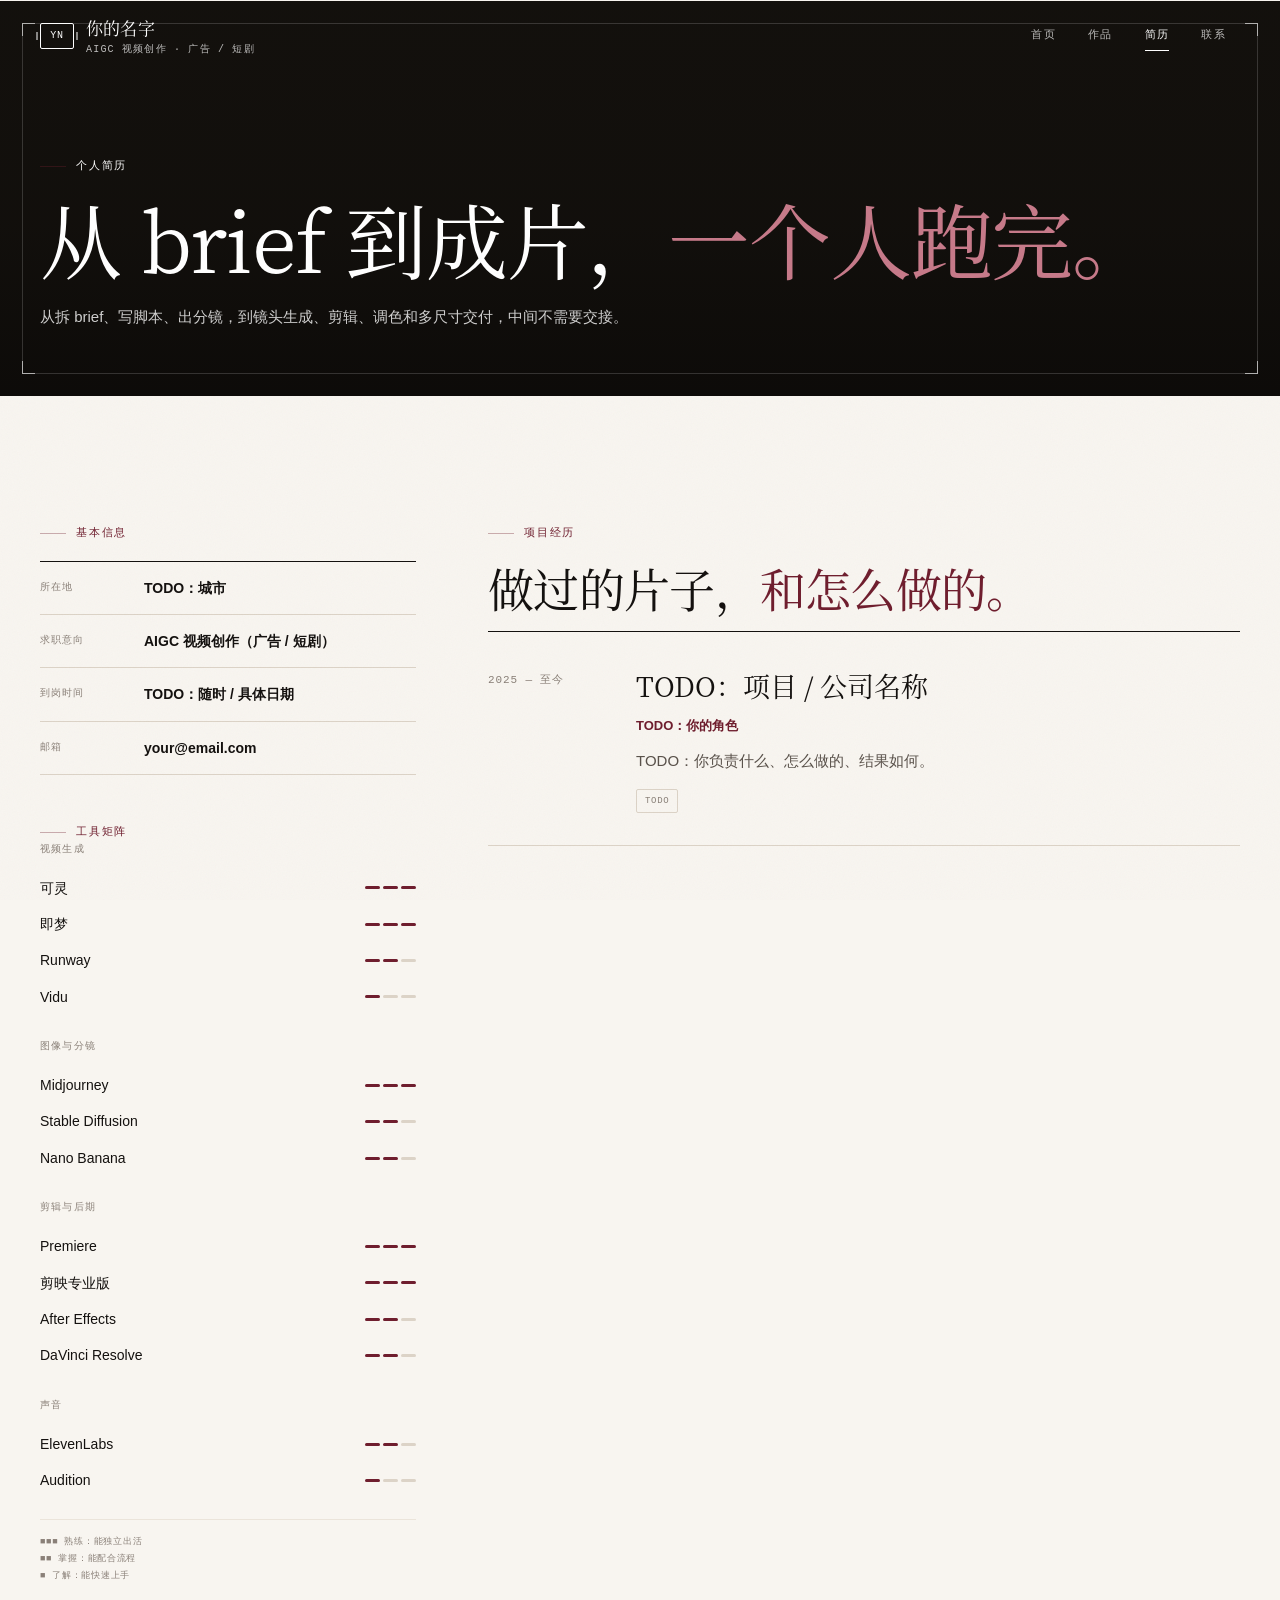
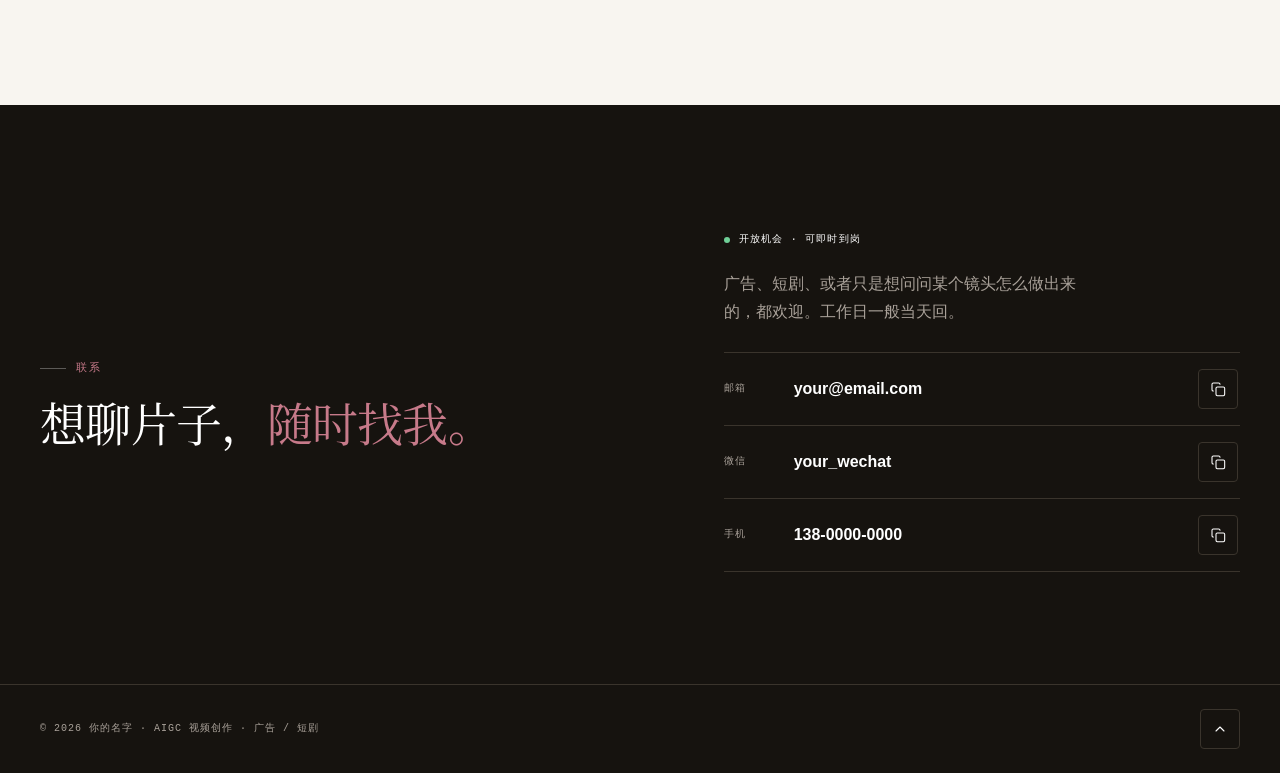
==== commit c8609efe: "接入 7 部真实作品 + 瀑布流布局 + showreel - content.js 换成 7 部真实作品（3 短剧 / 2 短片 / 2 广告） - 作品栅格改 CSS multi-column 瀑" ====
--- a/resume.html
+++ b/resume.html
@@ -1,5 +1,5 @@
 <!DOCTYPE html>
-<html lang="zh-CN" data-accent="clay">
+<html lang="zh-CN">
 <head>
   <meta charset="UTF-8">
   <meta name="viewport" content="width=device-width, initial-scale=1, viewport-fit=cover">
@@ -7,7 +7,7 @@
   <title>简历 · 你的名字</title>
   <meta name="description" content="AIGC 视频创作简历：工具矩阵、项目经历与可交付范围。求职方向为广告片与短剧创作。">
   <link rel="icon" href="data:image/svg+xml,%3Csvg xmlns='http://www.w3.org/2000/svg' viewBox='0 0 32 32'%3E%3Crect width='32' height='32' rx='6' fill='%2314110F'/%3E%3Crect x='7' y='10' width='18' height='12' rx='1.5' fill='none' stroke='%23B4502B' stroke-width='2'/%3E%3Crect x='4' y='13' width='2' height='6' fill='%23B4502B'/%3E%3Crect x='26' y='13' width='2' height='6' fill='%23B4502B'/%3E%3C/svg%3E">
-  <link rel="stylesheet" href="styles.css">
+  <link rel="stylesheet" href="styles.css?v=6">
 </head>
 <body data-page="resume">
 
@@ -36,9 +36,8 @@
   <footer class="site-footer" data-mount="footer"></footer>
 
   <!-- 主色预览：定稿后删掉这一行 -->
-  <div data-mount="accent"></div>
 
-  <script src="content.js?v=2"></script>
-  <script src="app.js?v=2"></script>
+  <script src="content.js?v=3"></script>
+  <script src="app.js?v=3"></script>
 </body>
 </html>
--- a/styles.css
+++ b/styles.css
@@ -6,44 +6,31 @@
      · 衬线大标题 + 无衬线正文 + 等宽时码，三种字形制造"工作台"感
      · 4px 硬朗圆角、发丝级暖色分隔线、片窗四角标记
      · 全站极淡胶片颗粒（纯 CSS，零网络开销）
-   主色切换：在 <html> 上加 data-accent="clay | rose | forest"
-   ============================================================ */
-
-/* ============================================================
-   自托管中文衬线标题字体（子集化，约 93KB）
-   由 tools/build-fonts.py 生成；改标题后重跑该脚本刷新字集。
+   主色：勃艮第 #6F1E2E + 金色细节 #C9A961
+   ============================================================ */
+
+/* ============================================================
+   自托管中文衬线标题字体（完整简体字库，约 2MB，含 7333 常用汉字）
+   改标题文案不会掉字，无需重跑脚本。
    font-display: swap —— 字体未就绪时先用系统衬线渲染，不挡首屏。
    ============================================================ */
 @font-face {
-  font-family: 'Noto Serif SC Subset';
-  src: url('assets/fonts/noto-serif-sc-subset.woff2') format('woff2');
+  font-family: 'Noto Serif SC';
+  src: url('assets/fonts/noto-serif-sc.woff2') format('woff2');
   font-weight: 400;
   font-style: normal;
   font-display: swap;
 }
 
-/* ---------- 主色候选 ---------- */
-:root,
-html[data-accent="clay"] {
-  --accent:        #B4502B;   /* 赭红 / 焦糖 */
-  --accent-hover:  #9C4324;
-  --accent-tint:   rgba(180, 80, 43, .10);
-  --accent-line:   rgba(180, 80, 43, .34);
-  --accent-on-dark:#E08A5F;
-}
-html[data-accent="rose"] {
-  --accent:        #A6314B;   /* 玫瑰莓 */
-  --accent-hover:  #8E2942;
-  --accent-tint:   rgba(166, 49, 75, .10);
-  --accent-line:   rgba(166, 49, 75, .34);
-  --accent-on-dark:#DD7690;
-}
-html[data-accent="forest"] {
-  --accent:        #2F4F3A;   /* 墨绿 */
-  --accent-hover:  #26412F;
-  --accent-tint:   rgba(47, 79, 58, .10);
-  --accent-line:   rgba(47, 79, 58, .34);
-  --accent-on-dark:#7FA98B;
+/* ---------- 主色：勃艮第 + 金 ---------- */
+:root {
+  --accent:        #6F1E2E;   /* 勃艮第 */
+  --accent-hover:  #581623;
+  --accent-tint:   rgba(111, 30, 46, .10);
+  --accent-line:   rgba(111, 30, 46, .34);
+  --accent-on-dark:#C77A8A;   /* 勃艮第在深色背景上的亮版 */
+  --gold:          #C9A961;   /* 金，用于细节点缀 */
+  --gold-line:     rgba(201, 169, 97, .5);
 }
 
 :root {
@@ -63,7 +50,7 @@
   --noir-text:   #A9A199;
 
   /* 字形 */
-  --font-display: 'Noto Serif SC Subset', 'Didot', 'Hoefler Text', Georgia, 'Songti SC', 'STSong', 'SimSun', serif;
+  --font-display: 'Noto Serif SC', 'Didot', 'Hoefler Text', Georgia, 'Songti SC', 'STSong', 'SimSun', serif;
   --font-sans: -apple-system, BlinkMacSystemFont, 'SF Pro Text', 'PingFang SC',
                'Helvetica Neue', 'Noto Sans SC', 'Microsoft YaHei', sans-serif;
   --font-mono: 'SF Mono', 'JetBrains Mono', ui-monospace, Menlo, Consolas, monospace;
@@ -323,9 +310,10 @@
 .hero-name::after { content: ''; flex: 0 0 40px; height: 1px; background: rgba(255,255,255,.34); }
 .hero h1 { color: #fff; max-width: 15em; }
 .hero h1 em { color: var(--accent-on-dark); font-style: normal; }
-/* 首屏标题下的一道细线，替代苹果式的按钮堆叠 */
+/* 首屏标题下的一道细线，替代苹果式的按钮堆叠。用金色渐变呼应电影海报感 */
 .hero h1 + .hero-rule {
-  width: 76px; height: 1px; background: var(--accent-on-dark);
+  width: 76px; height: 1px;
+  background: linear-gradient(to right, var(--gold), transparent);
   margin: 30px 0 26px;
 }
 .hero-sub {
@@ -401,7 +389,11 @@
 /* ============================================================
    数据条
    ============================================================ */
-.stats { border-block: 1px solid var(--rule); background: var(--paper-sub); }
+.stats { border-block: 1px solid var(--rule); background: var(--paper-sub); position: relative; }
+.stats::before {
+  content: ''; position: absolute; top: -1px; left: 0; right: 0; height: 1px;
+  background: var(--gold-line);
+}
 .stats-grid { display: grid; grid-template-columns: repeat(4, minmax(0, 1fr)); }
 .stat { padding: 34px 26px 34px 0; }
 .stat + .stat { padding-left: 26px; border-left: 1px solid var(--rule); }
@@ -465,11 +457,27 @@
 /* ============================================================
    作品
    ============================================================ */
-.works-grid { display: grid; grid-template-columns: repeat(3, minmax(0, 1fr)); gap: 26px 22px; }
+/* ============================================================
+   作品栅格：瀑布流（CSS multi-column）
+   ------------------------------------------------------------
+   每列独立堆叠，卡片保持各自原生比例，高度不同也不会留空洞：
+     · 9:16 竖屏短剧      → 高卡片
+     · 16:9 横屏短片/广告 → 矮卡片
+   代表作只用金边 + 角标区分，不占特殊格位。
+   用 multi-column 而不是 grid：grid 的行高由最高卡片决定，
+   混排必然产生空洞；multi-column 每列独立流动，天然无洞。
+   ============================================================ */
+.works-grid {
+  column-count: 3;
+  column-gap: 22px;
+}
 
 .card {
-  position: relative; min-width: 0;
-  display: flex; flex-direction: column;
+  position: relative;
+  display: block;              /* multi-column 里不能用 flex，会被截断 */
+  break-inside: avoid;         /* 卡片不被分栏切开 */
+  -webkit-column-break-inside: avoid;
+  margin-bottom: 26px;
   background: var(--paper-card);
   border: 1px solid var(--rule);
   border-radius: var(--r);
@@ -483,17 +491,21 @@
   box-shadow: 0 18px 44px -18px rgba(20, 17, 15, .35);
   transform: translateY(-3px);
 }
-.card.is-featured { grid-column: span 2; }
-
+/* 代表作只用金边区分 */
+.card.is-featured { border-color: var(--gold-line); }
+.card.is-featured:hover, .card.is-featured:focus-visible { border-color: var(--gold); }
+
+/* 卡片保持各自原生比例，画面用 cover 铺满不留边 */
 .card-visual {
   position: relative; aspect-ratio: 16 / 9; background: var(--noir); overflow: hidden;
 }
+.card[data-aspect="9:16"] .card-visual { aspect-ratio: 9 / 16; }
 .card-visual video, .card-visual img {
   width: 100%; height: 100%; object-fit: cover;
   opacity: .96;
   transition: opacity 420ms var(--ease), transform 900ms var(--ease-out);
 }
-.card:hover .card-visual video { opacity: 1; transform: scale(1.03); }
+.card:hover .card-visual video { opacity: 1; }
 /* 顶部角标：分类 */
 .card-badge {
   position: absolute; top: 12px; left: 12px; z-index: 2;
@@ -524,7 +536,7 @@
   display: block; height: 100%; width: 0%; background: var(--accent-on-dark);
 }
 
-.card-info { padding: 20px; display: flex; flex-direction: column; gap: 10px; flex: 1; }
+.card-info { padding: 20px; display: flex; flex-direction: column; gap: 10px; }
 .card-meta {
   display: flex; align-items: center; gap: 10px;
   font-family: var(--font-mono); font-size: 10px; letter-spacing: .1em;
@@ -533,12 +545,11 @@
 .card-meta i { width: 3px; height: 3px; border-radius: 50%; background: var(--rule); }
 .card h3 {
   font-family: var(--font-display); font-weight: 400;
-  font-size: 24px; line-height: 1.2;
-}
-.card.is-featured h3 { font-size: 32px; }
+  font-size: 23px; line-height: 1.25;
+}
 .card-desc { color: var(--ink-2); font-size: 14px; line-height: 1.65; }
 .card-tools {
-  margin-top: auto; padding-top: 14px; border-top: 1px solid var(--rule-soft);
+  margin-top: 4px; padding-top: 14px; border-top: 1px solid var(--rule-soft);
   display: flex; flex-wrap: wrap; gap: 6px;
 }
 .card-tools span {
@@ -710,6 +721,18 @@
   padding: 11px 13px; font-family: var(--font-mono); font-size: 10px;
   letter-spacing: .06em; color: var(--ink-3);
 }
+/* 完整工作流原图：弹窗里的「最强证据」，全宽展示，点击可看原图 */
+.workflow-diagram { margin-top: 16px; }
+.workflow-diagram img {
+  width: 100%; height: auto; display: block;
+  border: 1px solid var(--rule); border-radius: var(--r);
+  background: var(--paper-sub);
+  cursor: zoom-in;
+}
+.workflow-diagram-hint {
+  margin-top: 8px; font-family: var(--font-mono); font-size: 10px;
+  letter-spacing: .08em; color: var(--ink-3);
+}
 /* 底栏 */
 .modal-foot {
   margin-top: 36px; padding-top: 20px; border-top: 1px solid var(--rule);
@@ -842,35 +865,12 @@
 }
 
 /* ============================================================
-   主色预览面板（定稿后删掉这段 CSS + HTML 里的 .accent-picker）
-   ============================================================ */
-.accent-picker {
-  position: fixed; z-index: 210; right: 18px; bottom: 18px;
-  display: flex; align-items: center; gap: 8px;
-  padding: 9px 11px; border: 1px solid var(--rule); border-radius: 999px;
-  background: rgba(255,253,250,.92);
-  backdrop-filter: blur(10px); -webkit-backdrop-filter: blur(10px);
-  box-shadow: 0 10px 30px -10px rgba(20,17,15,.3);
-}
-.accent-picker > span {
-  font-family: var(--font-mono); font-size: 9px; letter-spacing: .1em;
-  text-transform: uppercase; color: var(--ink-3); padding-right: 2px;
-}
-.accent-swatch {
-  width: 20px; height: 20px; border-radius: 50%; border: 1px solid rgba(0,0,0,.12);
-  transition: transform 200ms var(--ease-out), box-shadow 200ms var(--ease);
-}
-.accent-swatch:hover { transform: scale(1.15); }
-.accent-swatch[aria-pressed="true"] { box-shadow: 0 0 0 2px var(--paper), 0 0 0 3px var(--ink); }
-
-/* ============================================================
    响应式
    ============================================================ */
 @media (max-width: 1080px) {
   .track { grid-template-columns: repeat(3, minmax(0, 1fr)); }
   .track-step { border-top: 1px solid var(--rule-soft); }
-  .works-grid { grid-template-columns: repeat(2, minmax(0, 1fr)); }
-  .card.is-featured { grid-column: span 2; }
+  .works-grid { column-count: 2; }
   .stats-grid { grid-template-columns: repeat(2, minmax(0, 1fr)); }
   .stat:nth-child(3) { border-left: 0; padding-left: 0; }
   .stat:nth-child(n+3) { border-top: 1px solid var(--rule); }
@@ -891,9 +891,8 @@
   .film-frame { inset: 12px; }
   .hero-foot { padding-bottom: 22px; }
   .hero-foot .scroll-cue { display: none; }
-  .works-grid { grid-template-columns: 1fr; }
-  .card.is-featured { grid-column: span 1; }
-  .card.is-featured h3 { font-size: 26px; }
+  .works-grid { column-count: 1; }
+  .card h3 { font-size: 24px; }
   .track { grid-template-columns: repeat(2, minmax(0, 1fr)); }
   .track-step { min-height: 0; padding-bottom: 22px; }
   .stats-grid { grid-template-columns: 1fr; }
@@ -906,8 +905,6 @@
   .modal { padding: 0; }
   .modal-shell { max-height: 100svh; height: 100svh; border-radius: 0; width: 100%; }
   .modal-scroll { max-height: 100svh; }
-  .accent-picker { right: 12px; bottom: 12px; padding: 7px 9px; }
-  .accent-picker > span { display: none; }
 }
 
 /* ============================================================
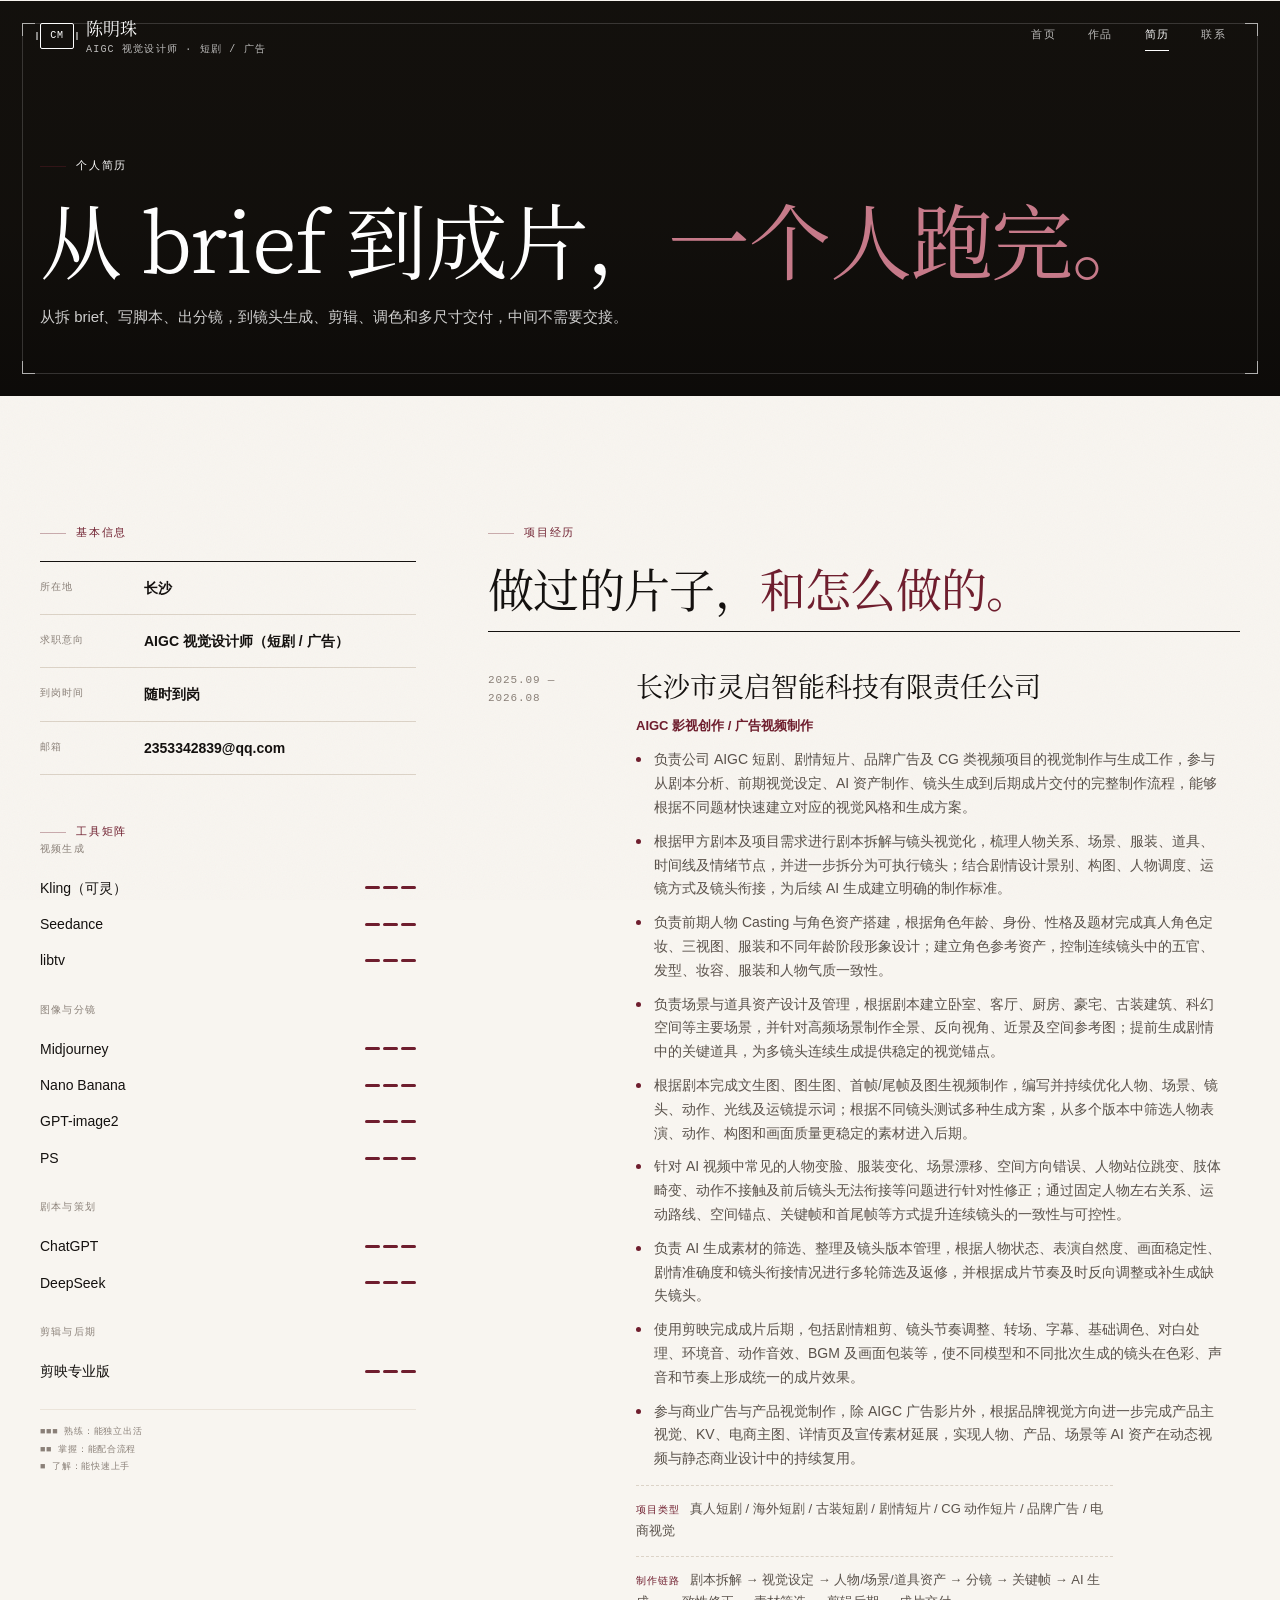
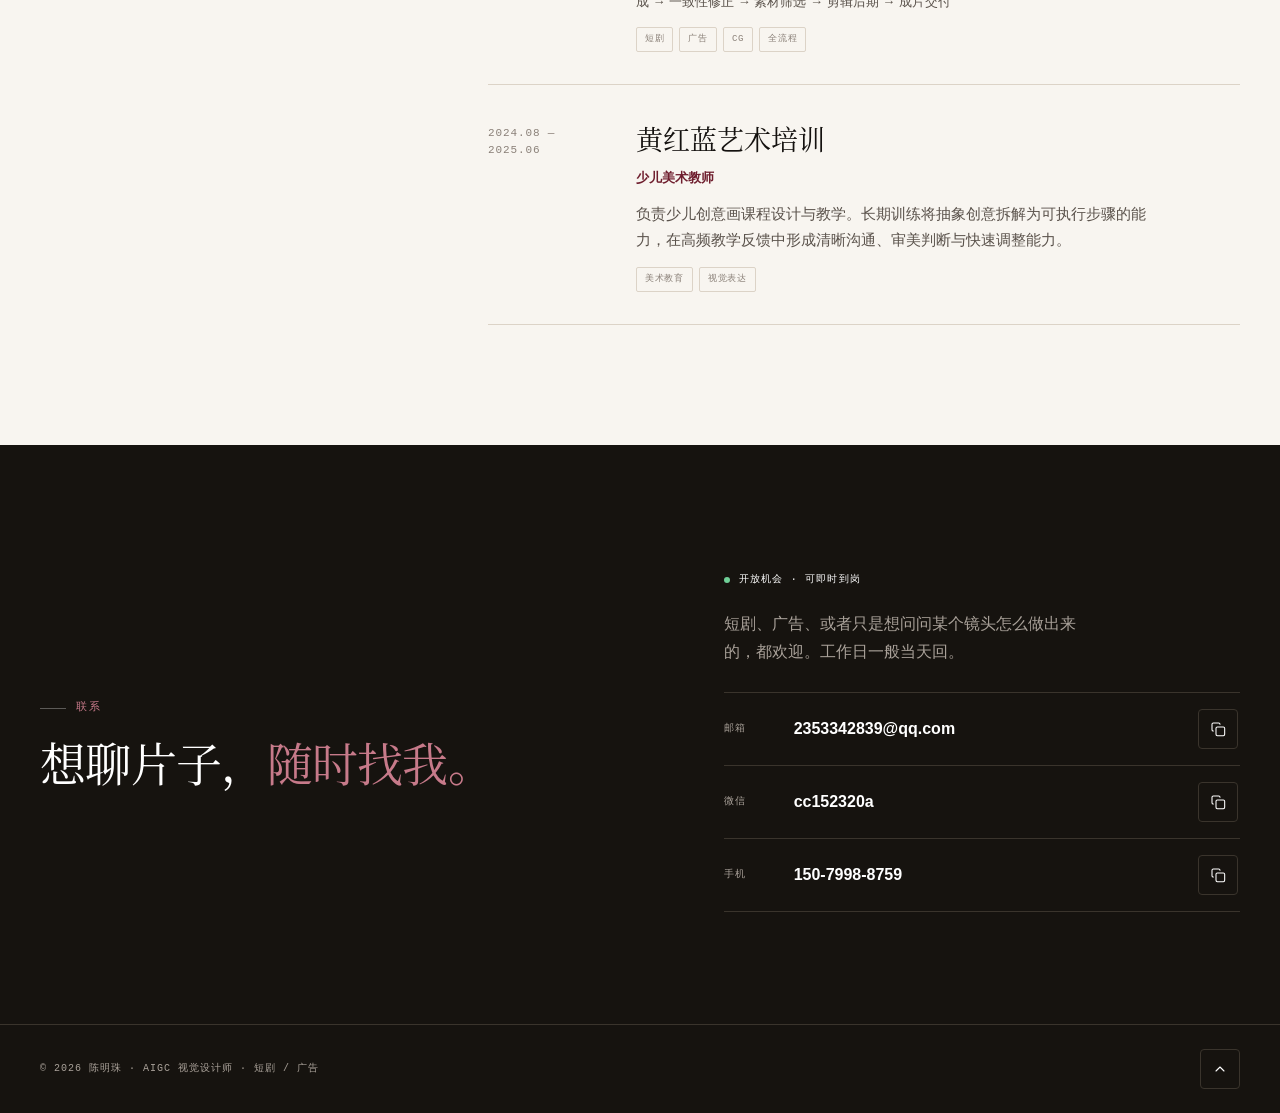
==== commit 05c36f60: "按修改文档调整：口号/短剧优先/简历全文/删数据条 1. 口号改为「从概念到成片，用 AI 构建可控、连续、可落地的视觉世界」 2+4. 全站短剧排在广告前面（定位/分类/meta/联系区） 3. 简" ====
--- a/resume.html
+++ b/resume.html
@@ -4,10 +4,10 @@
   <meta charset="UTF-8">
   <meta name="viewport" content="width=device-width, initial-scale=1, viewport-fit=cover">
   <meta name="theme-color" content="#16130F">
-  <title>简历 · 你的名字</title>
-  <meta name="description" content="AIGC 视频创作简历：工具矩阵、项目经历与可交付范围。求职方向为广告片与短剧创作。">
+  <title>简历 · 陈明珠</title>
+  <meta name="description" content="陈明珠 · AIGC 视觉设计师简历：工具矩阵、项目经历与可交付范围。求职方向为短剧与广告片创作。">
   <link rel="icon" href="data:image/svg+xml,%3Csvg xmlns='http://www.w3.org/2000/svg' viewBox='0 0 32 32'%3E%3Crect width='32' height='32' rx='6' fill='%2314110F'/%3E%3Crect x='7' y='10' width='18' height='12' rx='1.5' fill='none' stroke='%23B4502B' stroke-width='2'/%3E%3Crect x='4' y='13' width='2' height='6' fill='%23B4502B'/%3E%3Crect x='26' y='13' width='2' height='6' fill='%23B4502B'/%3E%3C/svg%3E">
-  <link rel="stylesheet" href="styles.css?v=6">
+  <link rel="stylesheet" href="styles.css?v=10">
 </head>
 <body data-page="resume">
 
@@ -37,7 +37,7 @@
 
   <!-- 主色预览：定稿后删掉这一行 -->
 
-  <script src="content.js?v=3"></script>
-  <script src="app.js?v=3"></script>
+  <script src="content.js?v=7"></script>
+  <script src="app.js?v=7"></script>
 </body>
 </html>
--- a/styles.css
+++ b/styles.css
@@ -280,7 +280,25 @@
   color: #fff;
 }
 .hero.hero-compact { min-height: 0; padding-bottom: 0; }
-.hero-media { position: absolute; inset: 0; z-index: -2; }
+.hero-media { position: absolute; inset: 0; z-index: -2; overflow: hidden; }
+/* 轮播 slide：叠放 + 交叉淡入 + Ken Burns 缓慢缩放
+   激活的 slide 提升 z-index 盖住旧图，避免两张半透明混叠导致画面浑浊 */
+.hero-slide {
+  position: absolute; inset: 0; z-index: 0;
+  background-size: cover; background-position: center;
+  opacity: 0;
+  transition: opacity 700ms cubic-bezier(.4, 0, .2, 1);
+}
+.hero-slide.is-active {
+  z-index: 1;
+  opacity: 1;
+  animation: kenburns 9s ease-out forwards;
+}
+@keyframes kenburns {
+  from { transform: scale(1.04); }
+  to   { transform: scale(1.14); }
+}
+/* 兼容：若 heroSlides 为空回退到单张 img/video */
 .hero-media video, .hero-media img { width: 100%; height: 100%; object-fit: cover; }
 .hero::before {
   content: ''; position: absolute; inset: 0; z-index: -1;
@@ -338,14 +356,15 @@
   text-transform: uppercase; color: rgba(255,255,255,.6);
 }
 .hero-foot-left { display: flex; align-items: center; gap: 20px; }
-.sound-toggle {
-  display: inline-flex; align-items: center; gap: 8px;
-  padding: 8px 12px; border: 1px solid rgba(255,255,255,.3); border-radius: var(--r-xs);
-  color: rgba(255,255,255,.82);
-  font-family: var(--font-mono); font-size: 10px; letter-spacing: .12em; text-transform: uppercase;
-  transition: background var(--speed) var(--ease), border-color var(--speed) var(--ease);
-}
-.sound-toggle:hover { background: rgba(255,255,255,.12); border-color: rgba(255,255,255,.6); }
+/* 轮播指示点 */
+.hero-dots { display: inline-flex; align-items: center; gap: 7px; }
+.hero-dot {
+  width: 18px; height: 3px; border-radius: 2px;
+  background: rgba(255,255,255,.3);
+  transition: background var(--speed) var(--ease), width var(--speed) var(--ease);
+}
+.hero-dot:hover { background: rgba(255,255,255,.6); }
+.hero-dot.is-active { background: var(--gold); width: 30px; }
 .scroll-cue { display: inline-flex; align-items: center; gap: 10px; }
 .scroll-cue i {
   display: block; width: 1px; height: 30px;
@@ -471,6 +490,22 @@
   column-count: 3;
   column-gap: 22px;
 }
+/* 首页精选布局：3 列 grid（不走瀑布流，需要精确控制）
+   ┌───────┬───────┬───────┐
+   │       │       │ 16:9  │  ← 广告
+   │ 9:16  │ 9:16  ├───────┤
+   │ 短剧  │ 短剧  │ 16:9  │  ← 短片
+   └───────┴───────┴───────┘
+   两个横屏叠起来接近一个竖屏高度，底部自然收齐 */
+.works-grid.featured-layout {
+  column-count: initial;
+  display: grid;
+  grid-template-columns: repeat(3, minmax(0, 1fr));
+  gap: 26px 22px;
+  align-items: start;
+}
+.works-grid.featured-layout .card { margin-bottom: 0; }
+.works-grid.featured-layout .card[data-aspect="9:16"] { grid-row: span 2; }
 
 .card {
   position: relative;
@@ -783,6 +818,28 @@
 .exp-item h3 { font-family: var(--font-display); font-weight: 400; font-size: 27px; margin-bottom: 8px; }
 .exp-role { font-size: 13px; font-weight: 600; color: var(--accent); margin-bottom: 12px; }
 .exp-body { max-width: 62ch; color: var(--ink-2); font-size: 15px; line-height: 1.75; }
+.exp-duties {
+  max-width: 66ch; margin: 4px 0 0; padding: 0; list-style: none;
+  display: flex; flex-direction: column; gap: 10px;
+}
+.exp-duties li {
+  position: relative; padding-left: 18px;
+  color: var(--ink-2); font-size: 14px; line-height: 1.7;
+}
+.exp-duties li::before {
+  content: ''; position: absolute; left: 0; top: 9px;
+  width: 5px; height: 5px; border-radius: 50%; background: var(--accent);
+}
+.exp-extra {
+  max-width: 66ch; margin-top: 14px; padding-top: 12px;
+  border-top: 1px dashed var(--rule);
+  color: var(--ink-2); font-size: 13px; line-height: 1.7;
+}
+.exp-extra span {
+  display: inline-block; margin-right: 10px;
+  font-family: var(--font-mono); font-size: 10px; letter-spacing: .1em;
+  text-transform: uppercase; color: var(--accent);
+}
 .exp-tags { display: flex; flex-wrap: wrap; gap: 6px; margin-top: 14px; }
 .exp-tags span {
   padding: 4px 8px; border: 1px solid var(--rule); border-radius: var(--r-xs);
@@ -871,6 +928,8 @@
   .track { grid-template-columns: repeat(3, minmax(0, 1fr)); }
   .track-step { border-top: 1px solid var(--rule-soft); }
   .works-grid { column-count: 2; }
+  .works-grid.featured-layout { grid-template-columns: repeat(2, minmax(0, 1fr)); }
+  .works-grid.featured-layout .card[data-aspect="9:16"] { grid-row: span 1; }
   .stats-grid { grid-template-columns: repeat(2, minmax(0, 1fr)); }
   .stat:nth-child(3) { border-left: 0; padding-left: 0; }
   .stat:nth-child(n+3) { border-top: 1px solid var(--rule); }
@@ -892,6 +951,7 @@
   .hero-foot { padding-bottom: 22px; }
   .hero-foot .scroll-cue { display: none; }
   .works-grid { column-count: 1; }
+  .works-grid.featured-layout { grid-template-columns: 1fr; }
   .card h3 { font-size: 24px; }
   .track { grid-template-columns: repeat(2, minmax(0, 1fr)); }
   .track-step { min-height: 0; padding-bottom: 22px; }
